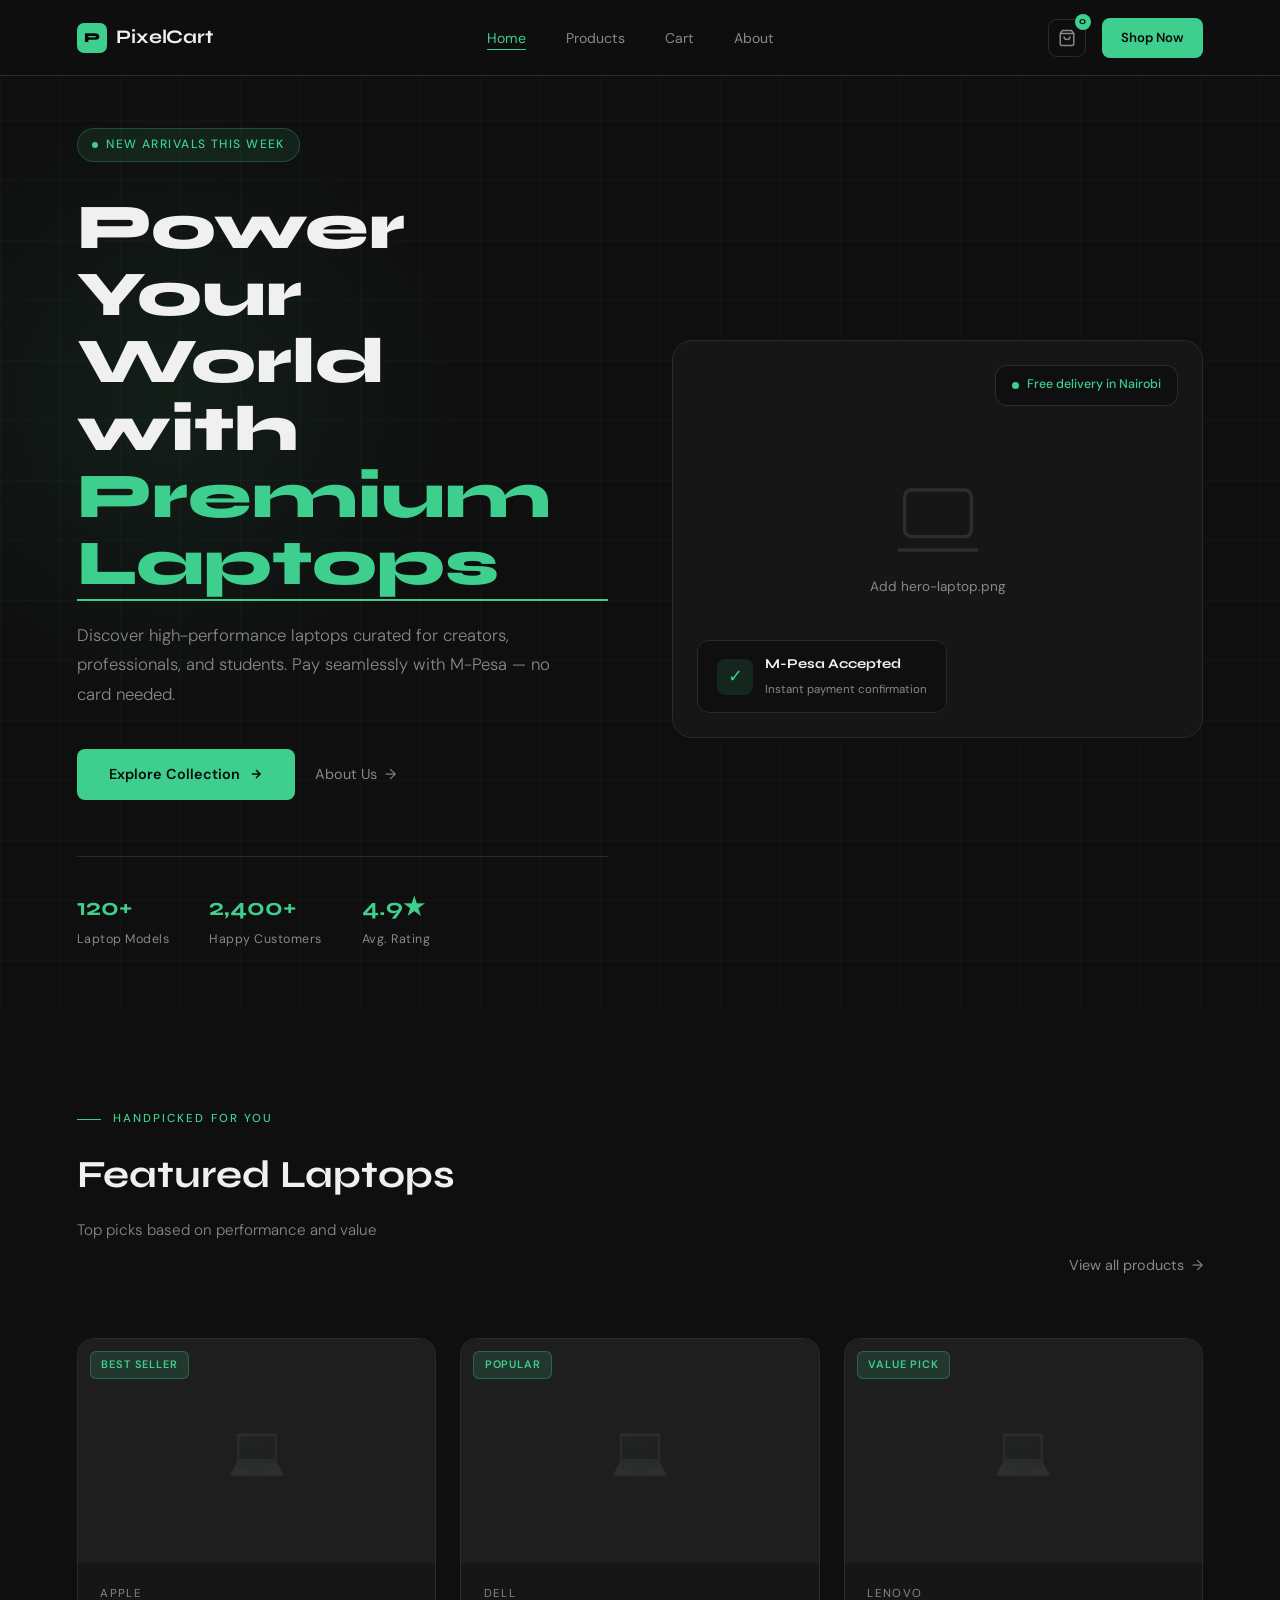
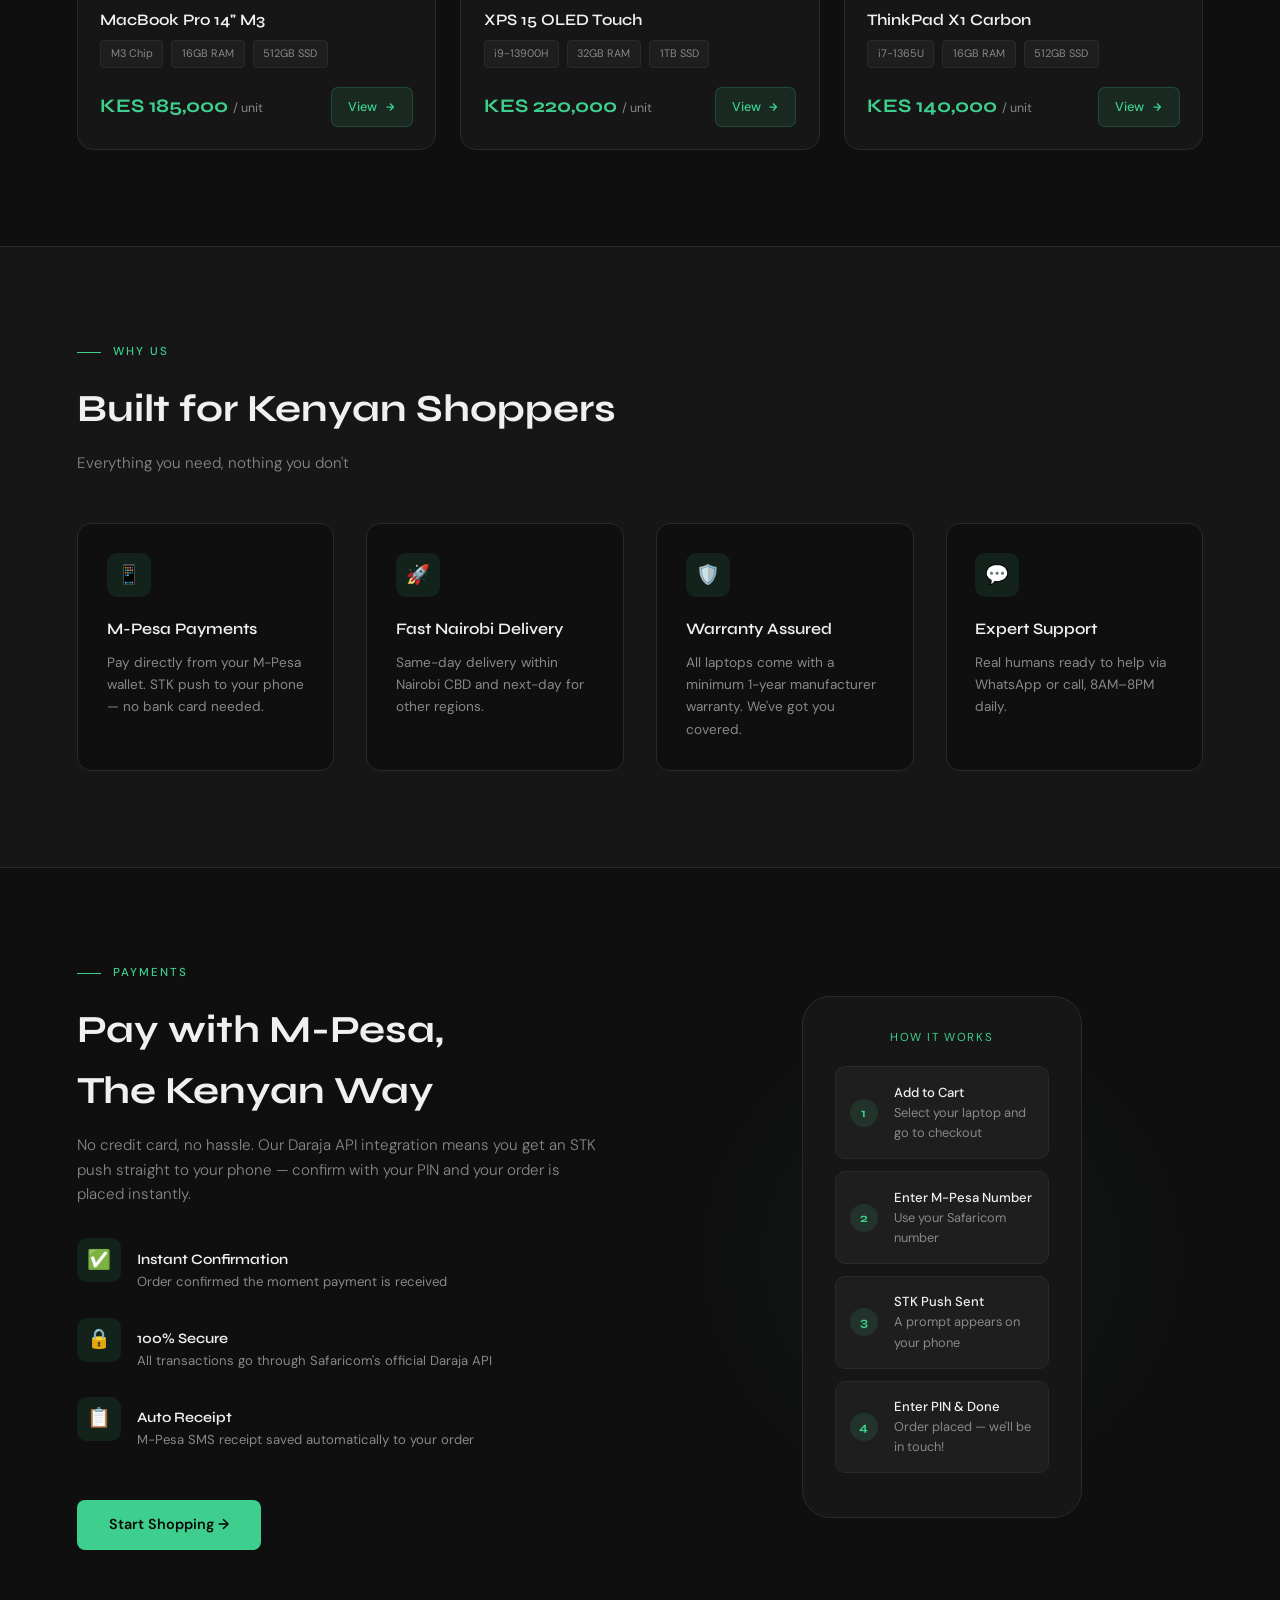
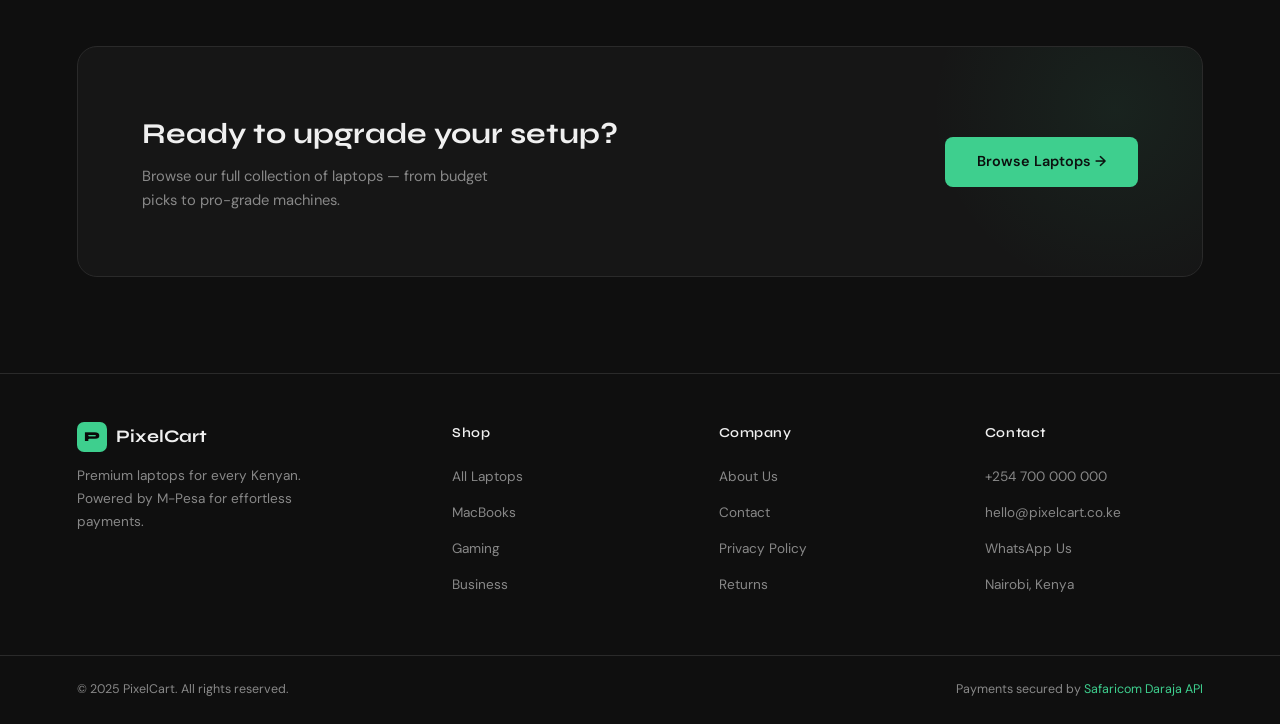
==== index.html @ 5555748d "PixelCart e-commerce site - final submission" ====
<!DOCTYPE html>
<html lang="en">

<head>
    <meta charset="UTF-8" />
    <meta name="viewport" content="width=device-width, initial-scale=1.0" />
    <title>PixelCart — Premium Laptops</title>
    <link rel="preconnect" href="https://fonts.googleapis.com">
    <link
        href="https://fonts.googleapis.com/css2?family=Syne:wght@400;600;700;800&family=DM+Sans:wght@300;400;500&display=swap"
        rel="stylesheet">
    <link rel="stylesheet" href="css/style.css" />

    <style>
        /* ── INDEX PAGE STYLES ── */

        /* HERO */
        .hero {
            min-height: 100vh;
            display: grid;
            grid-template-columns: 1fr 1fr;
            align-items: center;
            gap: 4rem;
            padding: 8rem var(--spacing-xl) 4rem;
            position: relative;
            overflow: hidden;
        }

        /* animated grid background */
        .hero::before {
            content: '';
            position: absolute;
            inset: 0;
            background-image:
                linear-gradient(rgba(62, 207, 142, 0.04) 1px, transparent 1px),
                linear-gradient(90deg, rgba(62, 207, 142, 0.04) 1px, transparent 1px);
            background-size: 60px 60px;
            animation: gridDrift 20s linear infinite;
            pointer-events: none;
        }

        /* radial glow behind hero text */
        .hero::after {
            content: '';
            position: absolute;
            top: 10%;
            left: -10%;
            width: 600px;
            height: 600px;
            background: radial-gradient(ellipse at center, rgba(62, 207, 142, 0.08) 0%, transparent 70%);
            pointer-events: none;
        }

        @keyframes gridDrift {
            0% {
                transform: translateY(0);
            }

            100% {
                transform: translateY(60px);
            }
        }

        .hero-content {
            position: relative;
            z-index: 1;
            opacity: 0;
            transform: translateY(30px);
            animation: fadeUp 0.8s ease forwards 0.2s;
        }

        .hero-badge {
            display: inline-flex;
            align-items: center;
            gap: 0.5rem;
            background: rgba(62, 207, 142, 0.1);
            border: 1px solid rgba(62, 207, 142, 0.25);
            color: var(--green);
            font-family: var(--font-body);
            font-size: 0.75rem;
            font-weight: 500;
            letter-spacing: 0.12em;
            text-transform: uppercase;
            padding: 0.4rem 0.9rem;
            border-radius: 999px;
            margin-bottom: 2rem;
        }

        .hero-badge span {
            width: 6px;
            height: 6px;
            background: var(--green);
            border-radius: 50%;
            animation: pulse 2s ease-in-out infinite;
        }

        @keyframes pulse {

            0%,
            100% {
                opacity: 1;
                transform: scale(1);
            }

            50% {
                opacity: 0.4;
                transform: scale(0.7);
            }
        }

        .hero-title {
            font-family: var(--font-display);
            font-size: clamp(2.8rem, 5vw, 5rem);
            font-weight: 800;
            line-height: 1.05;
            color: var(--text-primary);
            margin-bottom: 1.5rem;
        }

        .hero-title .accent {
            color: var(--green);
            display: inline-block;
            position: relative;
        }

        /* underline accent on the green word */
        .hero-title .accent::after {
            content: '';
            position: absolute;
            bottom: -4px;
            left: 0;
            width: 0;
            height: 2px;
            background: var(--green);
            animation: lineGrow 0.6s ease forwards 1s;
        }

        @keyframes lineGrow {
            to {
                width: 100%;
            }
        }

        .hero-sub {
            font-family: var(--font-body);
            font-size: 1.05rem;
            font-weight: 300;
            color: var(--text-muted);
            line-height: 1.75;
            max-width: 480px;
            margin-bottom: 2.5rem;
        }

        .hero-actions {
            display: flex;
            align-items: center;
            gap: 1.25rem;
            flex-wrap: wrap;
        }

        .btn-primary {
            display: inline-flex;
            align-items: center;
            gap: 0.6rem;
            background: var(--green);
            color: #0a0a0a;
            font-family: var(--font-body);
            font-size: 0.9rem;
            font-weight: 600;
            padding: 0.85rem 2rem;
            border-radius: 8px;
            text-decoration: none;
            transition: transform 0.2s ease, box-shadow 0.2s ease;
            box-shadow: 0 0 0 0 rgba(62, 207, 142, 0.4);
        }

        .btn-primary:hover {
            transform: translateY(-2px);
            box-shadow: 0 8px 30px rgba(62, 207, 142, 0.35);
        }

        .btn-ghost {
            display: inline-flex;
            align-items: center;
            gap: 0.5rem;
            color: var(--text-muted);
            font-family: var(--font-body);
            font-size: 0.9rem;
            font-weight: 400;
            text-decoration: none;
            transition: color 0.2s ease;
            padding: 0.85rem 0;
        }

        .btn-ghost:hover {
            color: var(--text-primary);
        }

        .btn-ghost .arrow {
            transition: transform 0.2s ease;
        }

        .btn-ghost:hover .arrow {
            transform: translateX(4px);
        }

        /* hero stats bar */
        .hero-stats {
            display: flex;
            align-items: center;
            gap: 2.5rem;
            margin-top: 3.5rem;
            padding-top: 2rem;
            border-top: 1px solid var(--border);
        }

        .hero-stat-item {
            display: flex;
            flex-direction: column;
            gap: 0.2rem;
        }

        .hero-stat-item strong {
            font-family: var(--font-display);
            font-size: 1.5rem;
            font-weight: 700;
            color: var(--green);
        }

        .hero-stat-item span {
            font-family: var(--font-body);
            font-size: 0.78rem;
            color: var(--text-muted);
            letter-spacing: 0.04em;
        }

        /* HERO IMAGE SIDE */
        .hero-visual {
            position: relative;
            z-index: 1;
            opacity: 0;
            transform: translateX(30px);
            animation: fadeLeft 0.8s ease forwards 0.5s;
        }

        @keyframes fadeLeft {
            to {
                opacity: 1;
                transform: translateX(0);
            }
        }

        .hero-image-wrap {
            position: relative;
            border-radius: 20px;
            overflow: hidden;
            background: var(--surface);
            border: 1px solid var(--border);
            aspect-ratio: 4/3;
            display: flex;
            align-items: center;
            justify-content: center;
        }

        .hero-image-wrap img {
            width: 100%;
            height: 100%;
            object-fit: cover;
            display: block;
        }

        /* placeholder if no image */
        .hero-image-placeholder {
            display: flex;
            flex-direction: column;
            align-items: center;
            justify-content: center;
            gap: 1rem;
            color: var(--text-muted);
            font-family: var(--font-body);
            font-size: 0.85rem;
        }

        .hero-image-placeholder svg {
            opacity: 0.2;
        }

        /* floating badge on image */
        .hero-float-badge {
            position: absolute;
            bottom: 1.5rem;
            left: 1.5rem;
            background: rgba(15, 15, 15, 0.85);
            backdrop-filter: blur(12px);
            border: 1px solid var(--border);
            border-radius: 12px;
            padding: 0.75rem 1.2rem;
            display: flex;
            align-items: center;
            gap: 0.75rem;
            animation: floatBadge 4s ease-in-out infinite;
        }

        @keyframes floatBadge {

            0%,
            100% {
                transform: translateY(0);
            }

            50% {
                transform: translateY(-6px);
            }
        }

        .hero-float-badge .badge-icon {
            width: 36px;
            height: 36px;
            background: rgba(62, 207, 142, 0.12);
            border-radius: 8px;
            display: flex;
            align-items: center;
            justify-content: center;
            color: var(--green);
            font-size: 1.1rem;
        }

        .badge-text strong {
            display: block;
            font-family: var(--font-display);
            font-size: 0.85rem;
            color: var(--text-primary);
        }

        .badge-text span {
            font-family: var(--font-body);
            font-size: 0.72rem;
            color: var(--text-muted);
        }

        /* second float badge top right */
        .hero-float-badge-2 {
            position: absolute;
            top: 1.5rem;
            right: 1.5rem;
            background: rgba(15, 15, 15, 0.85);
            backdrop-filter: blur(12px);
            border: 1px solid rgba(62, 207, 142, 0.2);
            border-radius: 12px;
            padding: 0.6rem 1rem;
            display: flex;
            align-items: center;
            gap: 0.5rem;
            font-family: var(--font-body);
            font-size: 0.78rem;
            color: var(--green);
            font-weight: 500;
            animation: floatBadge 4s ease-in-out infinite 2s;
        }

        .dot-green {
            width: 7px;
            height: 7px;
            background: var(--green);
            border-radius: 50%;
            animation: pulse 2s ease-in-out infinite;
        }

        /* ── FEATURED SECTION ── */
        .section-label {
            display: flex;
            align-items: center;
            gap: 0.75rem;
            font-family: var(--font-body);
            font-size: 0.72rem;
            letter-spacing: 0.18em;
            text-transform: uppercase;
            color: var(--green);
            font-weight: 500;
            margin-bottom: 1rem;
        }

        .section-label::before {
            content: '';
            width: 24px;
            height: 1px;
            background: var(--green);
        }

        .section-title {
            font-family: var(--font-display);
            font-size: clamp(1.8rem, 3vw, 2.8rem);
            font-weight: 700;
            color: var(--text-primary);
            margin-bottom: 0.75rem;
        }

        .section-sub {
            font-family: var(--font-body);
            color: var(--text-muted);
            font-size: 0.95rem;
            font-weight: 300;
            margin-bottom: 3rem;
        }

        .featured {
            padding: 6rem var(--spacing-xl);
        }

        .featured-header {
            display: flex;
            justify-content: space-between;
            align-items: flex-end;
            margin-bottom: 3rem;
        }

        .products-grid {
            display: grid;
            grid-template-columns: repeat(3, 1fr);
            gap: 1.5rem;
        }

        .product-card {
            background: var(--surface);
            border: 1px solid var(--border);
            border-radius: 16px;
            overflow: hidden;
            transition: transform 0.3s ease, border-color 0.3s ease, box-shadow 0.3s ease;
            opacity: 0;
            transform: translateY(20px);
            animation: fadeUp 0.6s ease forwards;
        }

        .product-card:nth-child(1) {
            animation-delay: 0.1s;
        }

        .product-card:nth-child(2) {
            animation-delay: 0.2s;
        }

        .product-card:nth-child(3) {
            animation-delay: 0.3s;
        }

        .product-card:hover {
            transform: translateY(-6px);
            border-color: rgba(62, 207, 142, 0.35);
            box-shadow: 0 20px 50px rgba(0, 0, 0, 0.4), 0 0 0 1px rgba(62, 207, 142, 0.1);
        }

        .card-image {
            aspect-ratio: 16/10;
            background: var(--surface-raised);
            position: relative;
            overflow: hidden;
        }

        .card-image img {
            width: 100%;
            height: 100%;
            object-fit: cover;
            transition: transform 0.4s ease;
        }

        .product-card:hover .card-image img {
            transform: scale(1.04);
        }

        /* placeholder when no image */
        .card-image-placeholder {
            width: 100%;
            height: 100%;
            display: flex;
            align-items: center;
            justify-content: center;
            color: rgba(255, 255, 255, 0.08);
            font-size: 3rem;
        }

        .card-badge {
            position: absolute;
            top: 0.75rem;
            left: 0.75rem;
            background: rgba(62, 207, 142, 0.15);
            border: 1px solid rgba(62, 207, 142, 0.3);
            color: var(--green);
            font-family: var(--font-body);
            font-size: 0.68rem;
            font-weight: 600;
            text-transform: uppercase;
            letter-spacing: 0.08em;
            padding: 0.25rem 0.65rem;
            border-radius: 6px;
        }

        .card-body {
            padding: 1.4rem;
        }

        .card-brand {
            font-family: var(--font-body);
            font-size: 0.72rem;
            letter-spacing: 0.12em;
            text-transform: uppercase;
            color: var(--text-muted);
            margin-bottom: 0.4rem;
        }

        .card-name {
            font-family: var(--font-display);
            font-size: 1rem;
            font-weight: 600;
            color: var(--text-primary);
            margin-bottom: 0.6rem;
            line-height: 1.3;
        }

        .card-specs {
            display: flex;
            gap: 0.5rem;
            flex-wrap: wrap;
            margin-bottom: 1.2rem;
        }

        .spec-tag {
            background: var(--surface-raised);
            border: 1px solid var(--border);
            color: var(--text-muted);
            font-family: var(--font-body);
            font-size: 0.68rem;
            padding: 0.25rem 0.6rem;
            border-radius: 4px;
        }

        .card-footer {
            display: flex;
            align-items: center;
            justify-content: space-between;
        }

        .card-price {
            font-family: var(--font-display);
            font-size: 1.2rem;
            font-weight: 700;
            color: var(--green);
        }

        .card-price span {
            font-size: 0.78rem;
            color: var(--text-muted);
            font-weight: 400;
            font-family: var(--font-body);
        }

        .btn-card {
            display: inline-flex;
            align-items: center;
            gap: 0.4rem;
            background: rgba(62, 207, 142, 0.1);
            border: 1px solid rgba(62, 207, 142, 0.2);
            color: var(--green);
            font-family: var(--font-body);
            font-size: 0.8rem;
            font-weight: 500;
            padding: 0.55rem 1rem;
            border-radius: 7px;
            text-decoration: none;
            cursor: pointer;
            transition: background 0.2s ease, border-color 0.2s ease, transform 0.2s ease;
        }

        .btn-card:hover {
            background: rgba(62, 207, 142, 0.18);
            border-color: rgba(62, 207, 142, 0.5);
            transform: translateY(-1px);
        }

        /* ── WHY PIXELCART ── */
        .why-section {
            padding: 6rem var(--spacing-xl);
            background: var(--surface);
            border-top: 1px solid var(--border);
            border-bottom: 1px solid var(--border);
        }

        .why-grid {
            display: grid;
            grid-template-columns: repeat(4, 1fr);
            gap: 2rem;
            margin-top: 3rem;
        }

        .why-card {
            padding: 1.8rem;
            border-radius: 14px;
            border: 1px solid var(--border);
            background: var(--bg);
            position: relative;
            overflow: hidden;
            transition: border-color 0.3s ease, transform 0.3s ease;
        }

        .why-card::before {
            content: '';
            position: absolute;
            top: 0;
            left: 0;
            right: 0;
            height: 2px;
            background: linear-gradient(90deg, transparent, var(--green), transparent);
            opacity: 0;
            transition: opacity 0.3s ease;
        }

        .why-card:hover {
            border-color: rgba(62, 207, 142, 0.25);
            transform: translateY(-4px);
        }

        .why-card:hover::before {
            opacity: 1;
        }

        .why-icon {
            width: 44px;
            height: 44px;
            background: rgba(62, 207, 142, 0.1);
            border-radius: 10px;
            display: flex;
            align-items: center;
            justify-content: center;
            color: var(--green);
            font-size: 1.2rem;
            margin-bottom: 1.2rem;
        }

        .why-card h3 {
            font-family: var(--font-display);
            font-size: 1rem;
            font-weight: 600;
            color: var(--text-primary);
            margin-bottom: 0.6rem;
        }

        .why-card p {
            font-family: var(--font-body);
            font-size: 0.85rem;
            color: var(--text-muted);
            line-height: 1.65;
        }

        /* ── MPESA SECTION ── */
        .mpesa-section {
            padding: 6rem var(--spacing-xl);
            display: grid;
            grid-template-columns: 1fr 1fr;
            gap: 5rem;
            align-items: center;
        }

        .mpesa-visual {
            position: relative;
        }

        .mpesa-phone-mock {
            background: var(--surface);
            border: 1px solid var(--border);
            border-radius: 28px;
            padding: 2rem;
            max-width: 280px;
            margin: 0 auto;
            position: relative;
        }

        .mpesa-phone-mock::before {
            content: '';
            position: absolute;
            inset: -1px;
            border-radius: 29px;
            background: linear-gradient(135deg, rgba(62, 207, 142, 0.2), transparent 50%);
            z-index: -1;
        }

        .mpesa-step {
            display: flex;
            align-items: center;
            gap: 1rem;
            padding: 0.9rem;
            border-radius: 10px;
            margin-bottom: 0.75rem;
            background: var(--surface-raised);
            border: 1px solid var(--border);
            opacity: 0;
            transform: translateX(-15px);
        }

        .mpesa-step.animate {
            animation: fadeRight 0.5s ease forwards;
        }

        .mpesa-step:nth-child(1) {
            animation-delay: 0.1s;
        }

        .mpesa-step:nth-child(2) {
            animation-delay: 0.3s;
        }

        .mpesa-step:nth-child(3) {
            animation-delay: 0.5s;
        }

        .mpesa-step:nth-child(4) {
            animation-delay: 0.7s;
        }

        @keyframes fadeRight {
            to {
                opacity: 1;
                transform: translateX(0);
            }
        }

        .mpesa-step-num {
            width: 28px;
            height: 28px;
            background: rgba(62, 207, 142, 0.12);
            color: var(--green);
            border-radius: 50%;
            display: flex;
            align-items: center;
            justify-content: center;
            font-family: var(--font-display);
            font-size: 0.78rem;
            font-weight: 700;
            flex-shrink: 0;
        }

        .mpesa-step p {
            font-family: var(--font-body);
            font-size: 0.8rem;
            color: var(--text-muted);
            margin: 0;
        }

        .mpesa-step strong {
            display: block;
            font-family: var(--font-body);
            font-size: 0.82rem;
            color: var(--text-primary);
            font-weight: 500;
        }

        /* glow ring */
        .mpesa-glow {
            position: absolute;
            inset: -30px;
            background: radial-gradient(ellipse at center, rgba(62, 207, 142, 0.06) 0%, transparent 65%);
            pointer-events: none;
            border-radius: 50%;
        }

        /* ── NEWSLETTER / CTA BAND ── */
        .cta-band {
            margin: 0 var(--spacing-xl) 6rem;
            padding: 4rem;
            background: var(--surface);
            border: 1px solid var(--border);
            border-radius: 20px;
            display: flex;
            justify-content: space-between;
            align-items: center;
            gap: 2rem;
            position: relative;
            overflow: hidden;
        }

        .cta-band::before {
            content: '';
            position: absolute;
            top: -60%;
            right: -10%;
            width: 400px;
            height: 400px;
            background: radial-gradient(ellipse, rgba(62, 207, 142, 0.07) 0%, transparent 65%);
            pointer-events: none;
        }

        .cta-band h2 {
            font-family: var(--font-display);
            font-size: 1.8rem;
            font-weight: 700;
            color: var(--text-primary);
            margin-bottom: 0.5rem;
        }

        .cta-band p {
            font-family: var(--font-body);
            color: var(--text-muted);
            font-size: 0.92rem;
            max-width: 380px;
        }

        .cta-band-actions {
            display: flex;
            gap: 1rem;
            flex-shrink: 0;
        }

        /* ── FOOTER ── */
        footer {
            border-top: 1px solid var(--border);
            padding: 3rem var(--spacing-xl);
            display: grid;
            grid-template-columns: 1.5fr 1fr 1fr 1fr;
            gap: 3rem;
        }

        .footer-brand p {
            font-family: var(--font-body);
            font-size: 0.85rem;
            color: var(--text-muted);
            line-height: 1.7;
            margin-top: 0.75rem;
            max-width: 240px;
        }

        .footer-col h4 {
            font-family: var(--font-display);
            font-size: 0.85rem;
            font-weight: 600;
            color: var(--text-primary);
            margin-bottom: 1.2rem;
            letter-spacing: 0.04em;
        }

        .footer-col ul {
            list-style: none;
        }

        .footer-col ul li {
            margin-bottom: 0.65rem;
        }

        .footer-col ul li a {
            font-family: var(--font-body);
            font-size: 0.85rem;
            color: var(--text-muted);
            text-decoration: none;
            transition: color 0.2s ease;
        }

        .footer-col ul li a:hover {
            color: var(--green);
        }

        .footer-bottom {
            padding: 1.5rem var(--spacing-xl);
            border-top: 1px solid var(--border);
            display: flex;
            justify-content: space-between;
            align-items: center;
        }

        .footer-bottom p {
            font-family: var(--font-body);
            font-size: 0.78rem;
            color: var(--text-muted);
        }

        .footer-bottom a {
            color: var(--green);
            text-decoration: none;
        }

        /* ── ANIMATIONS ── */
        @keyframes fadeUp {
            to {
                opacity: 1;
                transform: translateY(0);
            }
        }

        /* ── RESPONSIVE ── */
        @media (max-width: 1024px) {
            .hero {
                grid-template-columns: 1fr;
                padding-top: 7rem;
            }

            .hero-visual {
                display: none;
            }

            .products-grid {
                grid-template-columns: repeat(2, 1fr);
            }

            .why-grid {
                grid-template-columns: repeat(2, 1fr);
            }

            .mpesa-section {
                grid-template-columns: 1fr;
            }

            .mpesa-visual {
                display: none;
            }

            footer {
                grid-template-columns: 1fr 1fr;
            }
        }

        @media (max-width: 640px) {
            .products-grid {
                grid-template-columns: 1fr;
            }

            .why-grid {
                grid-template-columns: 1fr;
            }

            .featured-header {
                flex-direction: column;
                align-items: flex-start;
                gap: 1rem;
            }

            .cta-band {
                flex-direction: column;
            }

            footer {
                grid-template-columns: 1fr;
            }

            .hero-stats {
                gap: 1.5rem;
            }
        }
    </style>
</head>

<body>

    <!-- ══ NAV ══ -->
    <nav class="navbar">
        <a href="index.html" class="nav-logo">
            <div class="logo-icon">P</div>
            PixelCart
        </a>

        <ul class="nav-links">
            <li><a href="index.html" class="active">Home</a></li>
            <li><a href="products.html">Products</a></li>
            <li><a href="cart.html">Cart</a></li>
            <li><a href="about.html">About</a></li>
        </ul>

        <div class="nav-actions">
            <a href="cart.html" class="nav-cart">
                <svg width="18" height="18" viewBox="0 0 24 24" fill="none" stroke="currentColor" stroke-width="2">
                    <path d="M6 2L3 6v14a2 2 0 002 2h14a2 2 0 002-2V6l-3-4z" />
                    <line x1="3" y1="6" x2="21" y2="6" />
                    <path d="M16 10a4 4 0 01-8 0" />
                </svg>
                <span class="cart-count" id="cartCount">0</span>
            </a>
            <a href="products.html" class="btn-primary" style="font-size:0.82rem;padding:0.6rem 1.2rem;">
                Shop Now
            </a>
        </div>
    </nav>

    <!-- ══ HERO ══ -->
    <section class="hero">
        <div class="hero-content">
            <div class="hero-badge">
                <span></span>
                New arrivals this week
            </div>

            <h1 class="hero-title">
                Power Your<br>
                World with<br>
                <span class="accent">Premium Laptops</span>
            </h1>

            <p class="hero-sub">
                Discover high-performance laptops curated for creators, professionals, and students.
                Pay seamlessly with M-Pesa — no card needed.
            </p>

            <div class="hero-actions">
                <a href="products.html" class="btn-primary">
                    Explore Collection
                    <svg width="14" height="14" viewBox="0 0 24 24" fill="none" stroke="currentColor"
                        stroke-width="2.5">
                        <path d="M5 12h14M12 5l7 7-7 7" />
                    </svg>
                </a>
                <a href="about.html" class="btn-ghost">
                    About Us <span class="arrow">→</span>
                </a>
            </div>

            <div class="hero-stats">
                <div class="hero-stat-item">
                    <strong>120+</strong>
                    <span>Laptop Models</span>
                </div>
                <div class="hero-stat-item">
                    <strong>2,400+</strong>
                    <span>Happy Customers</span>
                </div>
                <div class="hero-stat-item">
                    <strong>4.9★</strong>
                    <span>Avg. Rating</span>
                </div>
            </div>
        </div>

        <!-- Hero visual — add your hero laptop image -->
        <div class="hero-visual">
            <div class="hero-image-wrap">
                <!-- Replace src with your image: <img src="images/hero-laptop.png" alt="Featured Laptop"> -->
                <div class="hero-image-placeholder">
                    <svg width="80" height="80" viewBox="0 0 24 24" fill="none" stroke="currentColor" stroke-width="1">
                        <rect x="2" y="3" width="20" height="14" rx="2" />
                        <path d="M0 21h24" />
                    </svg>
                    <span>Add hero-laptop.png</span>
                </div>

                <!-- floating badges -->
                <div class="hero-float-badge">
                    <div class="badge-icon">✓</div>
                    <div class="badge-text">
                        <strong>M-Pesa Accepted</strong>
                        <span>Instant payment confirmation</span>
                    </div>
                </div>

                <div class="hero-float-badge-2">
                    <div class="dot-green"></div>
                    Free delivery in Nairobi
                </div>
            </div>
        </div>
    </section>

    <!-- ══ FEATURED PRODUCTS ══ -->
    <section class="featured">
        <div class="featured-header">
            <div>
                <div class="section-label">Handpicked for you</div>
                <h2 class="section-title">Featured Laptops</h2>
                <p class="section-sub">Top picks based on performance and value</p>
            </div>
            <a href="products.html" class="btn-ghost">
                View all products <span class="arrow">→</span>
            </a>
        </div>

        <div class="products-grid">

            <!-- CARD 1 — replace with dynamic PHP/JS later -->
            <div class="product-card">
                <div class="card-image">
                    <!-- <img src="images/laptop-1.jpg" alt="MacBook Pro"> -->
                    <div class="card-image-placeholder">💻</div>
                    <span class="card-badge">Best Seller</span>
                </div>
                <div class="card-body">
                    <div class="card-brand">Apple</div>
                    <div class="card-name">MacBook Pro 14" M3</div>
                    <div class="card-specs">
                        <span class="spec-tag">M3 Chip</span>
                        <span class="spec-tag">16GB RAM</span>
                        <span class="spec-tag">512GB SSD</span>
                    </div>
                    <div class="card-footer">
                        <div class="card-price">
                            KES 185,000 <span>/ unit</span>
                        </div>
                        <a href="product-detail.html" class="btn-card">
                            View
                            <svg width="12" height="12" viewBox="0 0 24 24" fill="none" stroke="currentColor"
                                stroke-width="2.5">
                                <path d="M5 12h14M12 5l7 7-7 7" />
                            </svg>
                        </a>
                    </div>
                </div>
            </div>

            <!-- CARD 2 -->
            <div class="product-card">
                <div class="card-image">
                    <!-- <img src="images/laptop-2.jpg" alt="Dell XPS"> -->
                    <div class="card-image-placeholder">💻</div>
                    <span class="card-badge">Popular</span>
                </div>
                <div class="card-body">
                    <div class="card-brand">Dell</div>
                    <div class="card-name">XPS 15 OLED Touch</div>
                    <div class="card-specs">
                        <span class="spec-tag">i9-13900H</span>
                        <span class="spec-tag">32GB RAM</span>
                        <span class="spec-tag">1TB SSD</span>
                    </div>
                    <div class="card-footer">
                        <div class="card-price">
                            KES 220,000 <span>/ unit</span>
                        </div>
                        <a href="product-detail.html" class="btn-card">
                            View
                            <svg width="12" height="12" viewBox="0 0 24 24" fill="none" stroke="currentColor"
                                stroke-width="2.5">
                                <path d="M5 12h14M12 5l7 7-7 7" />
                            </svg>
                        </a>
                    </div>
                </div>
            </div>

            <!-- CARD 3 -->
            <div class="product-card">
                <div class="card-image">
                    <!-- <img src="images/laptop-3.jpg" alt="Lenovo ThinkPad"> -->
                    <div class="card-image-placeholder">💻</div>
                    <span class="card-badge">Value Pick</span>
                </div>
                <div class="card-body">
                    <div class="card-brand">Lenovo</div>
                    <div class="card-name">ThinkPad X1 Carbon</div>
                    <div class="card-specs">
                        <span class="spec-tag">i7-1365U</span>
                        <span class="spec-tag">16GB RAM</span>
                        <span class="spec-tag">512GB SSD</span>
                    </div>
                    <div class="card-footer">
                        <div class="card-price">
                            KES 140,000 <span>/ unit</span>
                        </div>
                        <a href="product-detail.html" class="btn-card">
                            View
                            <svg width="12" height="12" viewBox="0 0 24 24" fill="none" stroke="currentColor"
                                stroke-width="2.5">
                                <path d="M5 12h14M12 5l7 7-7 7" />
                            </svg>
                        </a>
                    </div>
                </div>
            </div>
        </div>
    </section>

    <!-- ══ WHY PIXELCART ══ -->
    <section class="why-section">
        <div class="section-label">Why us</div>
        <h2 class="section-title">Built for Kenyan Shoppers</h2>
        <p class="section-sub">Everything you need, nothing you don't</p>

        <div class="why-grid">
            <div class="why-card">
                <div class="why-icon">📱</div>
                <h3>M-Pesa Payments</h3>
                <p>Pay directly from your M-Pesa wallet. STK push to your phone — no bank card needed.</p>
            </div>
            <div class="why-card">
                <div class="why-icon">🚀</div>
                <h3>Fast Nairobi Delivery</h3>
                <p>Same-day delivery within Nairobi CBD and next-day for other regions.</p>
            </div>
            <div class="why-card">
                <div class="why-icon">🛡️</div>
                <h3>Warranty Assured</h3>
                <p>All laptops come with a minimum 1-year manufacturer warranty. We've got you covered.</p>
            </div>
            <div class="why-card">
                <div class="why-icon">💬</div>
                <h3>Expert Support</h3>
                <p>Real humans ready to help via WhatsApp or call, 8AM–8PM daily.</p>
            </div>
        </div>
    </section>

    <!-- ══ MPESA PAYMENT SECTION ══ -->
    <section class="mpesa-section">
        <div>
            <div class="section-label">Payments</div>
            <h2 class="section-title">Pay with M-Pesa,<br>The Kenyan Way</h2>
            <p class="section-sub" style="margin-bottom:2rem;">
                No credit card, no hassle. Our Daraja API integration means you get an STK push straight
                to your phone — confirm with your PIN and your order is placed instantly.
            </p>

            <div style="display:flex;flex-direction:column;gap:1rem;">
                <div style="display:flex;align-items:center;gap:1rem;">
                    <div class="why-icon" style="flex-shrink:0;">✅</div>
                    <div>
                        <div
                            style="font-family:var(--font-display);font-size:0.9rem;color:var(--text-primary);font-weight:600;">
                            Instant Confirmation</div>
                        <div style="font-family:var(--font-body);font-size:0.82rem;color:var(--text-muted);">Order
                            confirmed the moment payment is received</div>
                    </div>
                </div>
                <div style="display:flex;align-items:center;gap:1rem;">
                    <div class="why-icon" style="flex-shrink:0;">🔒</div>
                    <div>
                        <div
                            style="font-family:var(--font-display);font-size:0.9rem;color:var(--text-primary);font-weight:600;">
                            100% Secure</div>
                        <div style="font-family:var(--font-body);font-size:0.82rem;color:var(--text-muted);">All
                            transactions go through Safaricom's official Daraja API</div>
                    </div>
                </div>
                <div style="display:flex;align-items:center;gap:1rem;">
                    <div class="why-icon" style="flex-shrink:0;">📋</div>
                    <div>
                        <div
                            style="font-family:var(--font-display);font-size:0.9rem;color:var(--text-primary);font-weight:600;">
                            Auto Receipt</div>
                        <div style="font-family:var(--font-body);font-size:0.82rem;color:var(--text-muted);">M-Pesa SMS
                            receipt saved automatically to your order</div>
                    </div>
                </div>
            </div>

            <a href="products.html" class="btn-primary" style="margin-top:2.5rem;display:inline-flex;">
                Start Shopping →
            </a>
        </div>

        <!-- Phone mock -->
        <div class="mpesa-visual">
            <div class="mpesa-glow"></div>
            <div class="mpesa-phone-mock">
                <div
                    style="font-family:var(--font-body);font-size:0.72rem;letter-spacing:0.14em;text-transform:uppercase;color:var(--green);margin-bottom:1.2rem;text-align:center;">
                    How It Works
                </div>
                <div class="mpesa-step animate">
                    <div class="mpesa-step-num">1</div>
                    <div>
                        <strong>Add to Cart</strong>
                        <p>Select your laptop and go to checkout</p>
                    </div>
                </div>
                <div class="mpesa-step animate">
                    <div class="mpesa-step-num">2</div>
                    <div>
                        <strong>Enter M-Pesa Number</strong>
                        <p>Use your Safaricom number</p>
                    </div>
                </div>
                <div class="mpesa-step animate">
                    <div class="mpesa-step-num">3</div>
                    <div>
                        <strong>STK Push Sent</strong>
                        <p>A prompt appears on your phone</p>
                    </div>
                </div>
                <div class="mpesa-step animate">
                    <div class="mpesa-step-num">4</div>
                    <div>
                        <strong>Enter PIN & Done</strong>
                        <p>Order placed — we'll be in touch!</p>
                    </div>
                </div>
            </div>
        </div>
    </section>

    <!-- ══ CTA BAND ══ -->
    <div class="cta-band">
        <div>
            <h2>Ready to upgrade your setup?</h2>
            <p>Browse our full collection of laptops — from budget picks to pro-grade machines.</p>
        </div>
        <div class="cta-band-actions">
            <a href="products.html" class="btn-primary">Browse Laptops →</a>
        </div>
    </div>

    <!-- ══ FOOTER ══ -->
    <footer>
        <div class="footer-brand">
            <a href="index.html" class="nav-logo" style="font-size:1.1rem;">
                <div class="logo-icon">P</div>
                PixelCart
            </a>
            <p>Premium laptops for every Kenyan. Powered by M-Pesa for effortless payments.</p>
        </div>

        <div class="footer-col">
            <h4>Shop</h4>
            <ul>
                <li><a href="products.html">All Laptops</a></li>
                <li><a href="products.html">MacBooks</a></li>
                <li><a href="products.html">Gaming</a></li>
                <li><a href="products.html">Business</a></li>
            </ul>
        </div>

        <div class="footer-col">
            <h4>Company</h4>
            <ul>
                <li><a href="about.html">About Us</a></li>
                <li><a href="about.html#contact">Contact</a></li>
                <li><a href="#">Privacy Policy</a></li>
                <li><a href="#">Returns</a></li>
            </ul>
        </div>

        <div class="footer-col">
            <h4>Contact</h4>
            <ul>
                <li><a href="tel:+254700000000">+254 700 000 000</a></li>
                <li><a href="mailto:hello@pixelcart.co.ke">hello@pixelcart.co.ke</a></li>
                <li><a href="#">WhatsApp Us</a></li>
                <li><a href="#">Nairobi, Kenya</a></li>
            </ul>
        </div>
    </footer>

    <div class="footer-bottom">
        <p>© 2025 PixelCart. All rights reserved.</p>
        <p>Payments secured by <a href="#">Safaricom Daraja API</a></p>
    </div>

    <script src="js/main.js"></script>
    <script>
        // INDEX PAGE SCRIPT

        // Update cart count from localStorage
        function updateCartCount() {
            const cart = JSON.parse(localStorage.getItem('pixelcart_cart') || '[]');
            const total = cart.reduce((sum, item) => sum + (item.qty || 1), 0);
            document.getElementById('cartCount').textContent = total;
        }
        updateCartCount();

        // Intersection Observer for scroll animations
        const observer = new IntersectionObserver((entries) => {
            entries.forEach(entry => {
                if (entry.isIntersecting) {
                    entry.target.querySelectorAll('.mpesa-step').forEach(el => {
                        el.classList.add('animate');
                    });
                    entry.target.querySelectorAll('.why-card').forEach((el, i) => {
                        el.style.opacity = '0';
                        el.style.transform = 'translateY(20px)';
                        el.style.transition = `opacity 0.5s ease ${i * 0.1}s, transform 0.5s ease ${i * 0.1}s`;
                        requestAnimationFrame(() => {
                            el.style.opacity = '1';
                            el.style.transform = 'translateY(0)';
                        });
                    });
                }
            });
        }, { threshold: 0.2 });

        document.querySelectorAll('.why-section, .mpesa-section').forEach(el => observer.observe(el));

        // Navbar scroll shadow
        window.addEventListener('scroll', () => {
            const nav = document.querySelector('.navbar');
            nav.style.borderBottomColor = window.scrollY > 20
                ? 'rgba(62,207,142,0.12)'
                : 'var(--border)';
        });
    </script>
</body>

</html>
---- css/style.css ----
/* ══════════════════════════════════════
   PIXELCART — Global Stylesheet
   style.css
   ══════════════════════════════════════ */

/* ── FONTS ── */
@import url('https://fonts.googleapis.com/css2?family=Syne:wght@400;600;700;800&family=DM+Sans:wght@300;400;500&display=swap');

/* ── CSS VARIABLES ── */
:root {
    /* Colors */
    --bg: #0f0f0f;
    --surface: #161616;
    --surface-raised: #1e1e1e;
    --border: #2a2a2a;
    --green: #3ECF8E;
    --green-dim: rgba(62, 207, 142, 0.12);
    --text-primary: #f0f0f0;
    --text-muted: #888888;

    /* Typography */
    --font-display: 'Syne', sans-serif;
    --font-body: 'DM Sans', sans-serif;

    /* Spacing */
    --spacing-xl: clamp(1.5rem, 6vw, 6rem);

    /* Transitions */
    --transition: 0.2s ease;
}

/* ── RESET ── */
*,
*::before,
*::after {
    box-sizing: border-box;
    margin: 0;
    padding: 0;
}

html {
    scroll-behavior: smooth;
    -webkit-font-smoothing: antialiased;
}

body {
    background: var(--bg);
    color: var(--text-primary);
    font-family: var(--font-body);
    line-height: 1.6;
    overflow-x: hidden;
}

img {
    max-width: 100%;
    display: block;
}

a {
    color: inherit;
}

ul {
    list-style: none;
}

/* ── SCROLLBAR ── */
::-webkit-scrollbar {
    width: 6px;
}

::-webkit-scrollbar-track {
    background: var(--bg);
}

::-webkit-scrollbar-thumb {
    background: var(--border);
    border-radius: 99px;
}

::-webkit-scrollbar-thumb:hover {
    background: var(--green);
}

/* ── SELECTION ── */
::selection {
    background: rgba(62, 207, 142, 0.25);
    color: var(--text-primary);
}

/* ══ NAVBAR ══ */
.navbar {
    position: fixed;
    top: 0;
    left: 0;
    right: 0;
    z-index: 100;
    display: flex;
    align-items: center;
    justify-content: space-between;
    padding: 1.1rem var(--spacing-xl);
    background: rgba(15, 15, 15, 0.85);
    backdrop-filter: blur(14px);
    -webkit-backdrop-filter: blur(14px);
    border-bottom: 1px solid var(--border);
    transition: border-color var(--transition);
}

.nav-logo {
    display: flex;
    align-items: center;
    gap: 0.6rem;
    font-family: var(--font-display);
    font-size: 1.2rem;
    font-weight: 700;
    color: var(--text-primary);
    text-decoration: none;
    letter-spacing: -0.01em;
}

.logo-icon {
    width: 30px;
    height: 30px;
    background: var(--green);
    color: #0a0a0a;
    font-family: var(--font-display);
    font-weight: 800;
    font-size: 0.85rem;
    border-radius: 7px;
    display: flex;
    align-items: center;
    justify-content: center;
}

.nav-links {
    display: flex;
    align-items: center;
    gap: 2.5rem;
}

.nav-links a {
    font-family: var(--font-body);
    font-size: 0.88rem;
    color: var(--text-muted);
    text-decoration: none;
    transition: color var(--transition);
    position: relative;
}

.nav-links a::after {
    content: '';
    position: absolute;
    bottom: -3px;
    left: 0;
    width: 0;
    height: 1px;
    background: var(--green);
    transition: width 0.25s ease;
}

.nav-links a:hover,
.nav-links a.active {
    color: var(--text-primary);
}

.nav-links a:hover::after,
.nav-links a.active::after {
    width: 100%;
}

.nav-links a.active {
    color: var(--green);
}

.nav-actions {
    display: flex;
    align-items: center;
    gap: 1rem;
}

.nav-cart {
    position: relative;
    display: flex;
    align-items: center;
    justify-content: center;
    width: 38px;
    height: 38px;
    border: 1px solid var(--border);
    border-radius: 9px;
    color: var(--text-muted);
    text-decoration: none;
    transition: border-color var(--transition), color var(--transition);
}

.nav-cart:hover {
    border-color: var(--green);
    color: var(--green);
}

.cart-count {
    position: absolute;
    top: -6px;
    right: -6px;
    background: var(--green);
    color: #0a0a0a;
    font-family: var(--font-display);
    font-size: 0.6rem;
    font-weight: 700;
    width: 16px;
    height: 16px;
    border-radius: 50%;
    display: flex;
    align-items: center;
    justify-content: center;
}

/* ── MOBILE NAV ── */
@media (max-width: 768px) {
    .nav-links {
        display: none;
    }
}
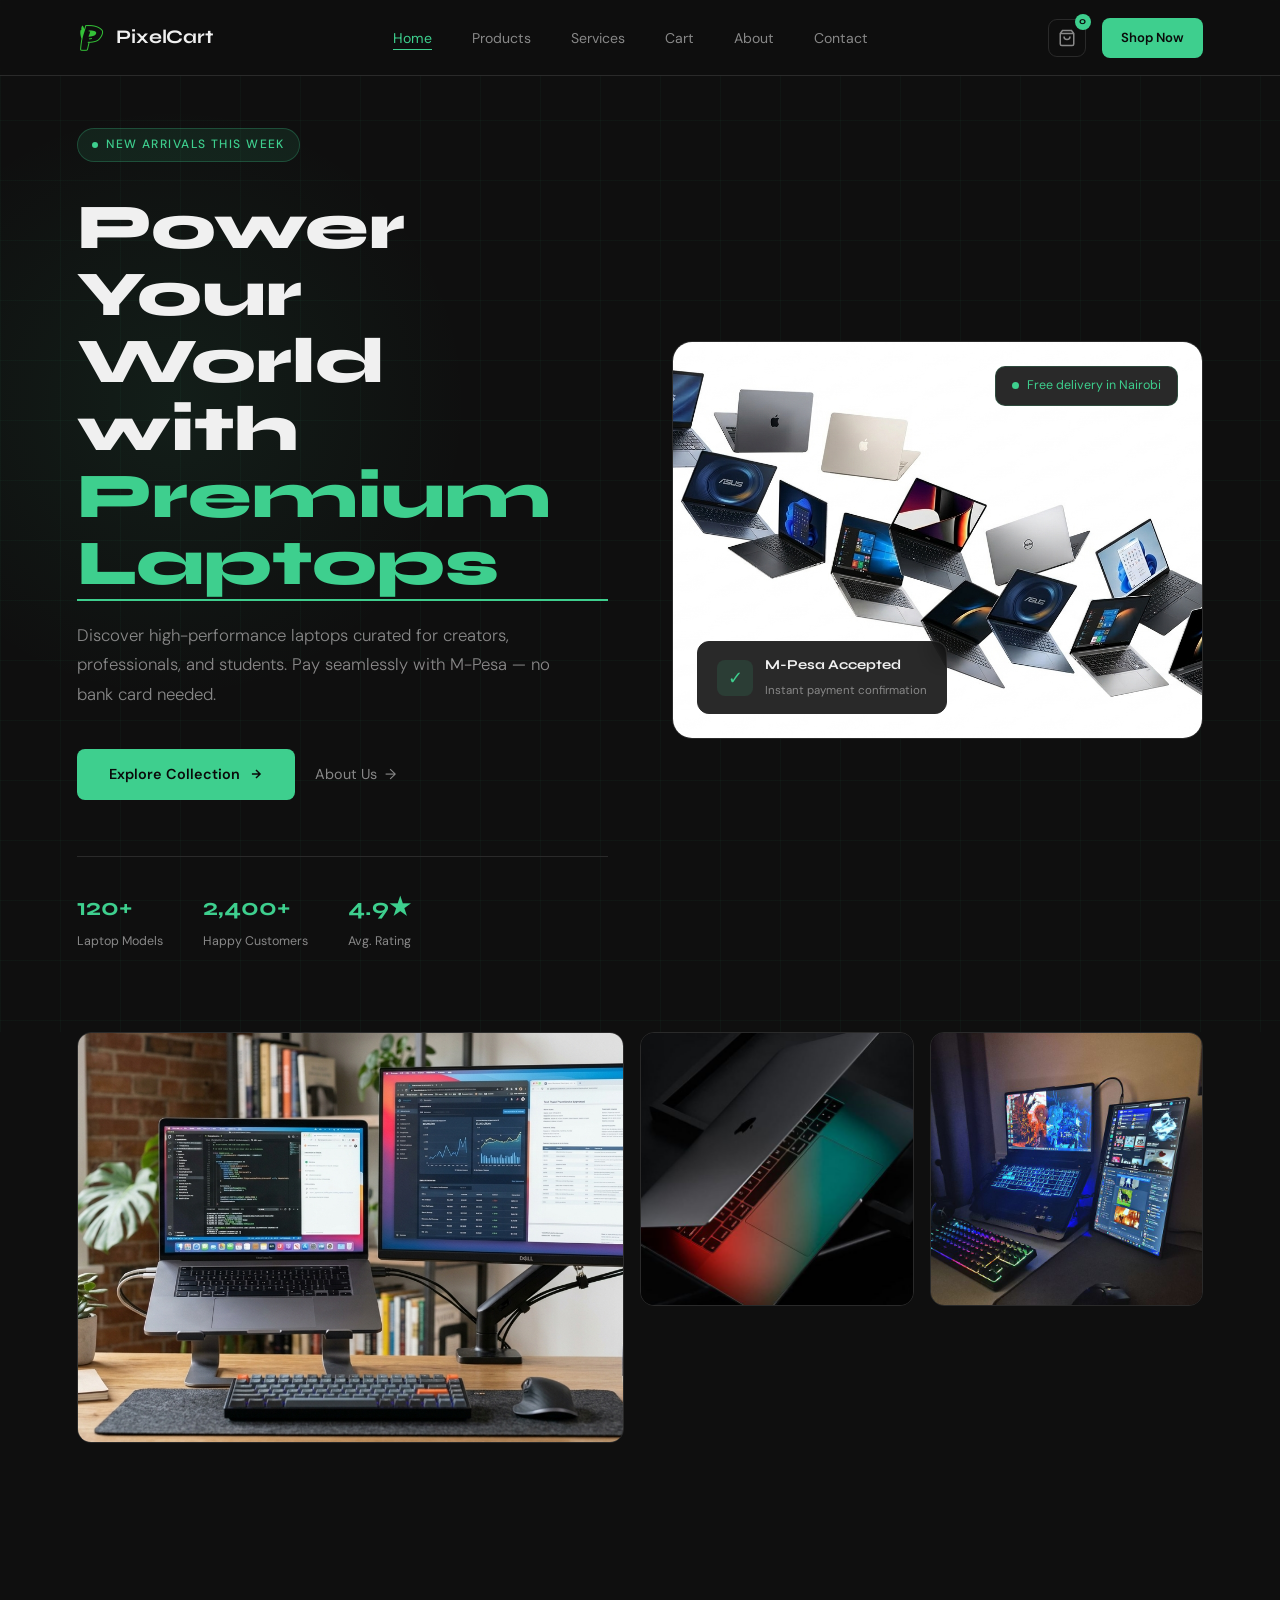
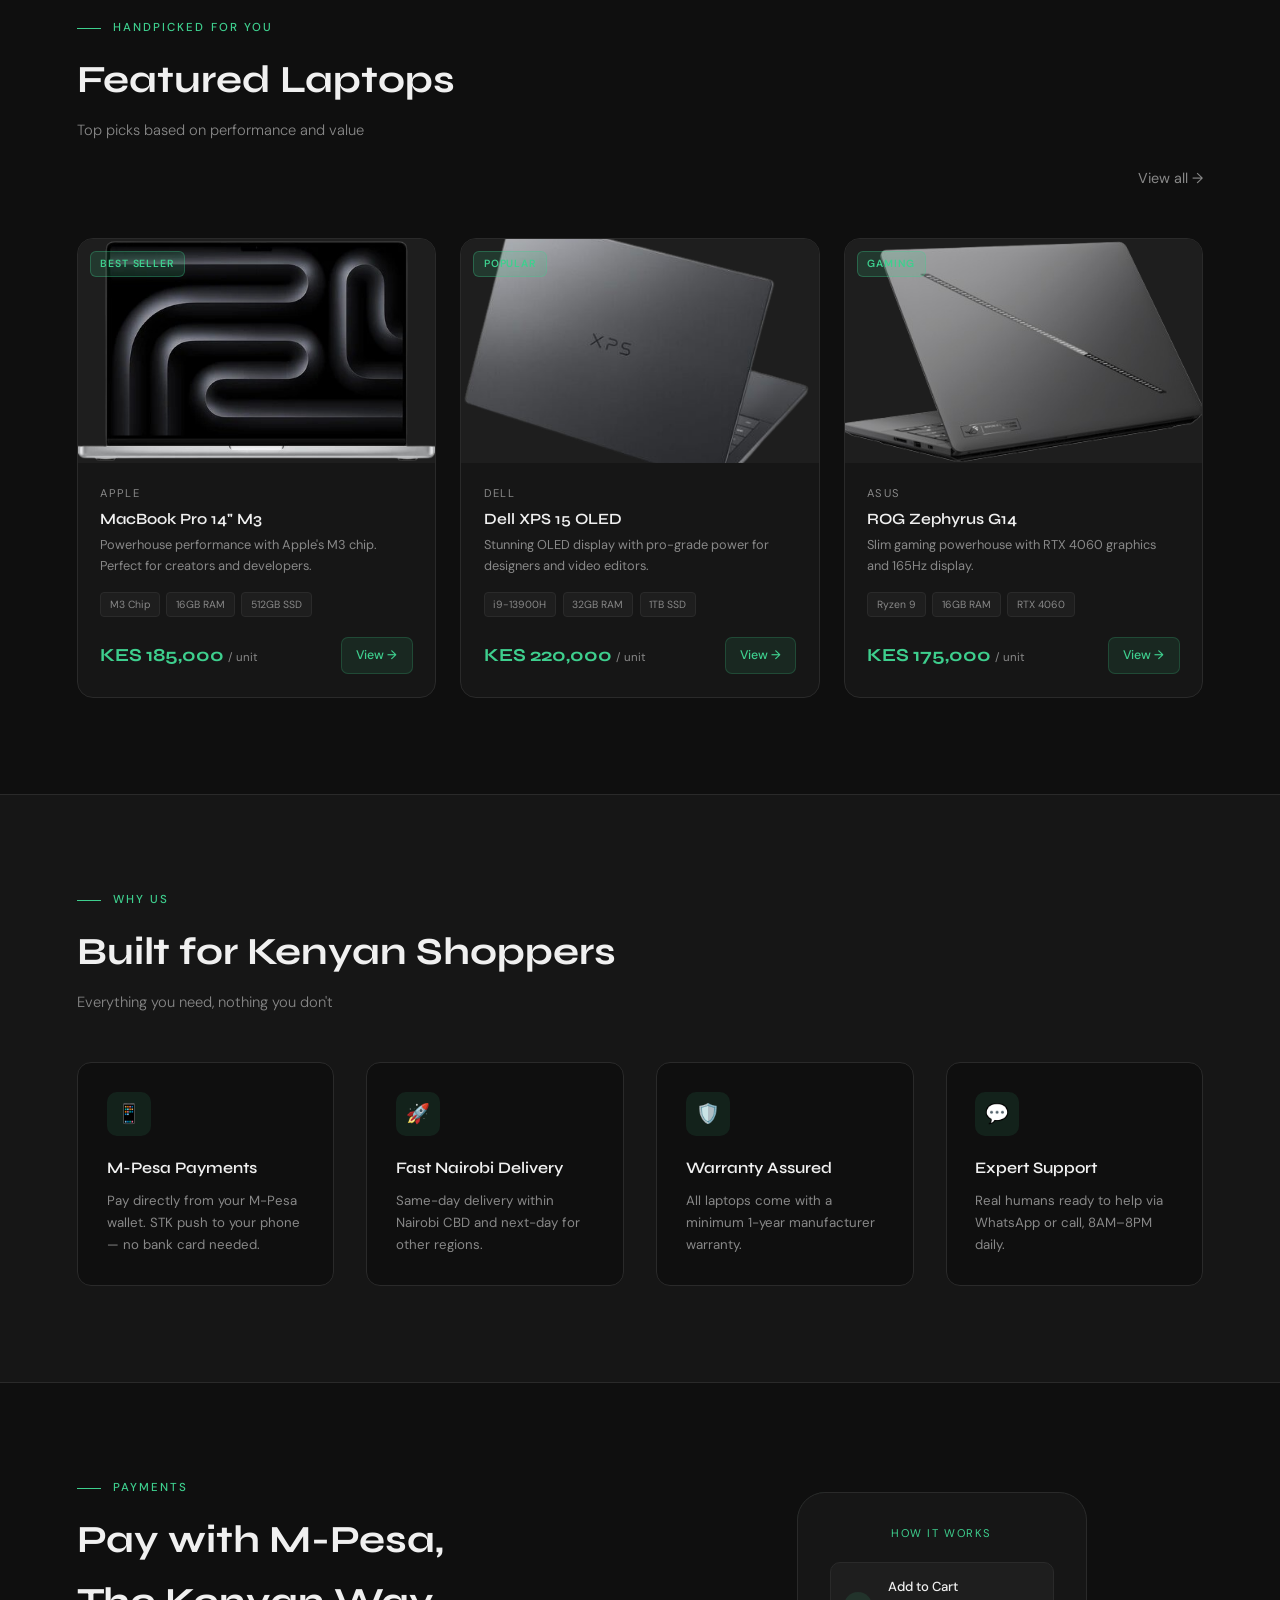
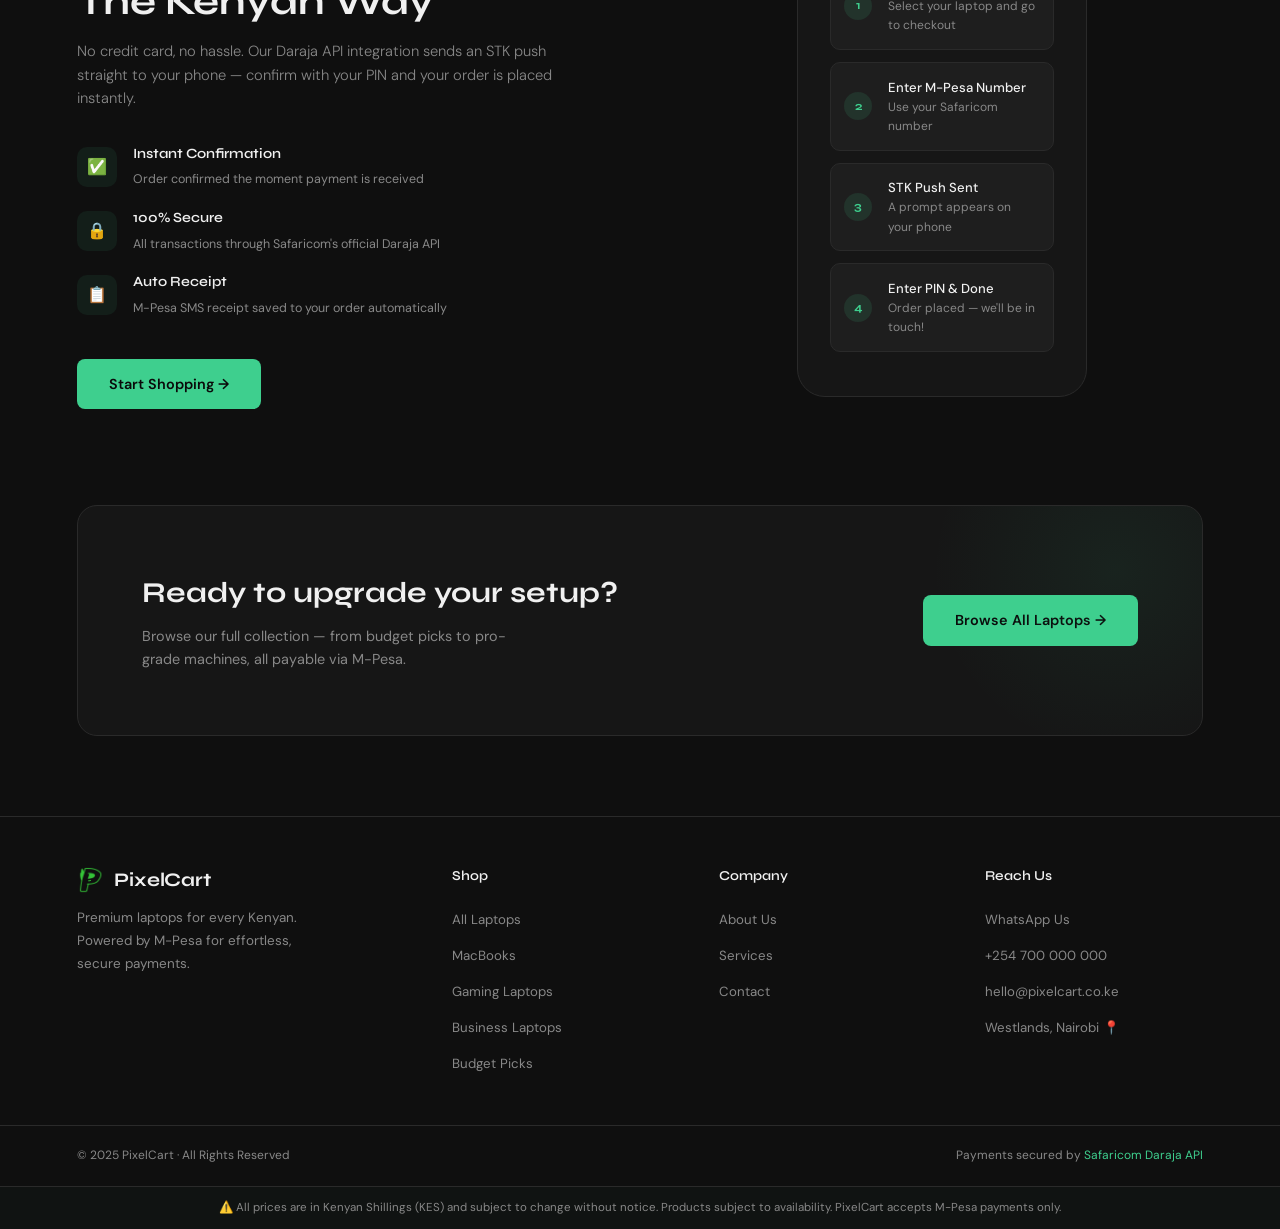
==== commit e0029945: "feat: updated chnages" ====
--- a/index.html
+++ b/index.html
@@ -5,28 +5,32 @@
     <meta charset="UTF-8" />
     <meta name="viewport" content="width=device-width, initial-scale=1.0" />
     <title>PixelCart — Premium Laptops</title>
+
+    <!-- Favicon -->
+    <link rel="icon" type="image/png" href="images/logo.png" />
+
+    <!-- Fonts -->
     <link rel="preconnect" href="https://fonts.googleapis.com">
     <link
         href="https://fonts.googleapis.com/css2?family=Syne:wght@400;600;700;800&family=DM+Sans:wght@300;400;500&display=swap"
         rel="stylesheet">
+
+    <!-- Global CSS -->
     <link rel="stylesheet" href="css/style.css" />
 
     <style>
-        /* ── INDEX PAGE STYLES ── */
-
-        /* HERO */
+        /* ── HERO ── */
         .hero {
             min-height: 100vh;
             display: grid;
             grid-template-columns: 1fr 1fr;
             align-items: center;
             gap: 4rem;
-            padding: 8rem var(--spacing-xl) 4rem;
+            padding: 8rem var(--spacing-xl) 5rem;
             position: relative;
             overflow: hidden;
         }
 
-        /* animated grid background */
         .hero::before {
             content: '';
             position: absolute;
@@ -39,7 +43,6 @@
             pointer-events: none;
         }
 
-        /* radial glow behind hero text */
         .hero::after {
             content: '';
             position: absolute;
@@ -47,17 +50,17 @@
             left: -10%;
             width: 600px;
             height: 600px;
-            background: radial-gradient(ellipse at center, rgba(62, 207, 142, 0.08) 0%, transparent 70%);
+            background: radial-gradient(ellipse, rgba(62, 207, 142, 0.08) 0%, transparent 70%);
             pointer-events: none;
         }
 
         @keyframes gridDrift {
-            0% {
-                transform: translateY(0);
-            }
-
-            100% {
-                transform: translateY(60px);
+            from {
+                background-position: 0 0;
+            }
+
+            to {
+                background-position: 0 60px;
             }
         }
 
@@ -86,7 +89,7 @@
             margin-bottom: 2rem;
         }
 
-        .hero-badge span {
+        .hero-badge .dot {
             width: 6px;
             height: 6px;
             background: var(--green);
@@ -103,8 +106,8 @@
             }
 
             50% {
-                opacity: 0.4;
-                transform: scale(0.7);
+                opacity: .4;
+                transform: scale(.7);
             }
         }
 
@@ -123,7 +126,6 @@
             position: relative;
         }
 
-        /* underline accent on the green word */
         .hero-title .accent::after {
             content: '';
             position: absolute;
@@ -170,26 +172,24 @@
             padding: 0.85rem 2rem;
             border-radius: 8px;
             text-decoration: none;
-            transition: transform 0.2s ease, box-shadow 0.2s ease;
-            box-shadow: 0 0 0 0 rgba(62, 207, 142, 0.4);
+            transition: transform 0.2s, box-shadow 0.2s;
         }
 
         .btn-primary:hover {
             transform: translateY(-2px);
-            box-shadow: 0 8px 30px rgba(62, 207, 142, 0.35);
+            box-shadow: 0 8px 30px rgba(62, 207, 142, .35);
         }
 
         .btn-ghost {
             display: inline-flex;
             align-items: center;
-            gap: 0.5rem;
-            color: var(--text-muted);
-            font-family: var(--font-body);
-            font-size: 0.9rem;
+            gap: .5rem;
+            color: var(--text-muted);
+            font-family: var(--font-body);
+            font-size: .9rem;
             font-weight: 400;
             text-decoration: none;
-            transition: color 0.2s ease;
-            padding: 0.85rem 0;
+            transition: color .2s;
         }
 
         .btn-ghost:hover {
@@ -197,44 +197,36 @@
         }
 
         .btn-ghost .arrow {
-            transition: transform 0.2s ease;
+            transition: transform .2s;
         }
 
         .btn-ghost:hover .arrow {
             transform: translateX(4px);
         }
 
-        /* hero stats bar */
         .hero-stats {
             display: flex;
-            align-items: center;
             gap: 2.5rem;
             margin-top: 3.5rem;
             padding-top: 2rem;
             border-top: 1px solid var(--border);
         }
 
-        .hero-stat-item {
-            display: flex;
-            flex-direction: column;
-            gap: 0.2rem;
-        }
-
-        .hero-stat-item strong {
+        .hero-stat strong {
+            display: block;
             font-family: var(--font-display);
             font-size: 1.5rem;
             font-weight: 700;
             color: var(--green);
         }
 
-        .hero-stat-item span {
-            font-family: var(--font-body);
-            font-size: 0.78rem;
-            color: var(--text-muted);
-            letter-spacing: 0.04em;
-        }
-
-        /* HERO IMAGE SIDE */
+        .hero-stat span {
+            font-family: var(--font-body);
+            font-size: .78rem;
+            color: var(--text-muted);
+        }
+
+        /* ── HERO IMAGE ── */
         .hero-visual {
             position: relative;
             z-index: 1;
@@ -250,58 +242,56 @@
             }
         }
 
-        .hero-image-wrap {
-            position: relative;
+        .hero-img-wrap {
             border-radius: 20px;
             overflow: hidden;
-            background: var(--surface);
             border: 1px solid var(--border);
             aspect-ratio: 4/3;
-            display: flex;
-            align-items: center;
-            justify-content: center;
-        }
-
-        .hero-image-wrap img {
+            position: relative;
+            background: var(--surface);
+        }
+
+        .hero-img-wrap img {
             width: 100%;
             height: 100%;
             object-fit: cover;
             display: block;
         }
 
-        /* placeholder if no image */
-        .hero-image-placeholder {
-            display: flex;
-            flex-direction: column;
-            align-items: center;
-            justify-content: center;
-            gap: 1rem;
-            color: var(--text-muted);
-            font-family: var(--font-body);
-            font-size: 0.85rem;
-        }
-
-        .hero-image-placeholder svg {
-            opacity: 0.2;
-        }
-
-        /* floating badge on image */
-        .hero-float-badge {
+        .hero-float-1 {
             position: absolute;
             bottom: 1.5rem;
             left: 1.5rem;
-            background: rgba(15, 15, 15, 0.85);
+            background: rgba(12, 12, 12, .88);
             backdrop-filter: blur(12px);
             border: 1px solid var(--border);
             border-radius: 12px;
-            padding: 0.75rem 1.2rem;
-            display: flex;
-            align-items: center;
-            gap: 0.75rem;
-            animation: floatBadge 4s ease-in-out infinite;
-        }
-
-        @keyframes floatBadge {
+            padding: .75rem 1.2rem;
+            display: flex;
+            align-items: center;
+            gap: .75rem;
+            animation: floatBob 4s ease-in-out infinite;
+        }
+
+        .hero-float-2 {
+            position: absolute;
+            top: 1.5rem;
+            right: 1.5rem;
+            background: rgba(12, 12, 12, .88);
+            backdrop-filter: blur(12px);
+            border: 1px solid rgba(62, 207, 142, .2);
+            border-radius: 10px;
+            padding: .55rem 1rem;
+            display: flex;
+            align-items: center;
+            gap: .5rem;
+            font-family: var(--font-body);
+            font-size: .78rem;
+            color: var(--green);
+            animation: floatBob 4s ease-in-out infinite 2s;
+        }
+
+        @keyframes floatBob {
 
             0%,
             100% {
@@ -313,10 +303,10 @@
             }
         }
 
-        .hero-float-badge .badge-icon {
+        .float-icon {
             width: 36px;
             height: 36px;
-            background: rgba(62, 207, 142, 0.12);
+            background: rgba(62, 207, 142, .12);
             border-radius: 8px;
             display: flex;
             align-items: center;
@@ -325,37 +315,17 @@
             font-size: 1.1rem;
         }
 
-        .badge-text strong {
+        .float-text strong {
             display: block;
             font-family: var(--font-display);
-            font-size: 0.85rem;
+            font-size: .85rem;
             color: var(--text-primary);
         }
 
-        .badge-text span {
-            font-family: var(--font-body);
-            font-size: 0.72rem;
-            color: var(--text-muted);
-        }
-
-        /* second float badge top right */
-        .hero-float-badge-2 {
-            position: absolute;
-            top: 1.5rem;
-            right: 1.5rem;
-            background: rgba(15, 15, 15, 0.85);
-            backdrop-filter: blur(12px);
-            border: 1px solid rgba(62, 207, 142, 0.2);
-            border-radius: 12px;
-            padding: 0.6rem 1rem;
-            display: flex;
-            align-items: center;
-            gap: 0.5rem;
-            font-family: var(--font-body);
-            font-size: 0.78rem;
-            color: var(--green);
-            font-weight: 500;
-            animation: floatBadge 4s ease-in-out infinite 2s;
+        .float-text span {
+            font-family: var(--font-body);
+            font-size: .72rem;
+            color: var(--text-muted);
         }
 
         .dot-green {
@@ -363,21 +333,21 @@
             height: 7px;
             background: var(--green);
             border-radius: 50%;
-            animation: pulse 2s ease-in-out infinite;
-        }
-
-        /* ── FEATURED SECTION ── */
+            animation: pulse 2s infinite;
+        }
+
+        /* ── SECTION LABELS ── */
         .section-label {
             display: flex;
             align-items: center;
-            gap: 0.75rem;
-            font-family: var(--font-body);
-            font-size: 0.72rem;
-            letter-spacing: 0.18em;
+            gap: .75rem;
+            font-family: var(--font-body);
+            font-size: .72rem;
+            letter-spacing: .18em;
             text-transform: uppercase;
             color: var(--green);
             font-weight: 500;
-            margin-bottom: 1rem;
+            margin-bottom: .75rem;
         }
 
         .section-label::before {
@@ -389,20 +359,56 @@
 
         .section-title {
             font-family: var(--font-display);
-            font-size: clamp(1.8rem, 3vw, 2.8rem);
+            font-size: clamp(1.8rem, 3vw, 2.6rem);
             font-weight: 700;
             color: var(--text-primary);
-            margin-bottom: 0.75rem;
+            margin-bottom: .5rem;
         }
 
         .section-sub {
             font-family: var(--font-body);
             color: var(--text-muted);
-            font-size: 0.95rem;
+            font-size: .92rem;
             font-weight: 300;
             margin-bottom: 3rem;
         }
 
+        /* ── IMAGE STRIP ── */
+        .image-strip {
+            padding: 0 var(--spacing-xl) 5rem;
+            display: grid;
+            grid-template-columns: 2fr 1fr 1fr;
+            gap: 1rem;
+        }
+
+        .strip-img {
+            border-radius: 14px;
+            overflow: hidden;
+            border: 1px solid var(--border);
+            background: var(--surface);
+        }
+
+        .strip-img img {
+            width: 100%;
+            height: 100%;
+            object-fit: cover;
+            display: block;
+            transition: transform .4s;
+        }
+
+        .strip-img:hover img {
+            transform: scale(1.03);
+        }
+
+        .strip-img.tall {
+            aspect-ratio: 4/3;
+        }
+
+        .strip-img.short {
+            aspect-ratio: 1;
+        }
+
+        /* ── FEATURED ── */
         .featured {
             padding: 6rem var(--spacing-xl);
         }
@@ -425,72 +431,61 @@
             border: 1px solid var(--border);
             border-radius: 16px;
             overflow: hidden;
-            transition: transform 0.3s ease, border-color 0.3s ease, box-shadow 0.3s ease;
+            transition: transform .3s, border-color .3s, box-shadow .3s;
             opacity: 0;
             transform: translateY(20px);
-            animation: fadeUp 0.6s ease forwards;
+            animation: fadeUp .6s ease forwards;
         }
 
         .product-card:nth-child(1) {
-            animation-delay: 0.1s;
+            animation-delay: .1s;
         }
 
         .product-card:nth-child(2) {
-            animation-delay: 0.2s;
+            animation-delay: .2s;
         }
 
         .product-card:nth-child(3) {
-            animation-delay: 0.3s;
+            animation-delay: .3s;
         }
 
         .product-card:hover {
             transform: translateY(-6px);
-            border-color: rgba(62, 207, 142, 0.35);
-            box-shadow: 0 20px 50px rgba(0, 0, 0, 0.4), 0 0 0 1px rgba(62, 207, 142, 0.1);
+            border-color: rgba(62, 207, 142, .35);
+            box-shadow: 0 20px 50px rgba(0, 0, 0, .4);
         }
 
         .card-image {
             aspect-ratio: 16/10;
-            background: var(--surface-raised);
             position: relative;
             overflow: hidden;
+            background: var(--surface-raised);
         }
 
         .card-image img {
             width: 100%;
             height: 100%;
             object-fit: cover;
-            transition: transform 0.4s ease;
+            transition: transform .4s;
         }
 
         .product-card:hover .card-image img {
             transform: scale(1.04);
         }
 
-        /* placeholder when no image */
-        .card-image-placeholder {
-            width: 100%;
-            height: 100%;
-            display: flex;
-            align-items: center;
-            justify-content: center;
-            color: rgba(255, 255, 255, 0.08);
-            font-size: 3rem;
-        }
-
         .card-badge {
             position: absolute;
-            top: 0.75rem;
-            left: 0.75rem;
-            background: rgba(62, 207, 142, 0.15);
-            border: 1px solid rgba(62, 207, 142, 0.3);
+            top: .75rem;
+            left: .75rem;
+            background: rgba(62, 207, 142, .15);
+            border: 1px solid rgba(62, 207, 142, .3);
             color: var(--green);
             font-family: var(--font-body);
-            font-size: 0.68rem;
+            font-size: .65rem;
             font-weight: 600;
             text-transform: uppercase;
-            letter-spacing: 0.08em;
-            padding: 0.25rem 0.65rem;
+            letter-spacing: .08em;
+            padding: .22rem .6rem;
             border-radius: 6px;
         }
 
@@ -500,25 +495,33 @@
 
         .card-brand {
             font-family: var(--font-body);
-            font-size: 0.72rem;
-            letter-spacing: 0.12em;
+            font-size: .7rem;
+            letter-spacing: .12em;
             text-transform: uppercase;
             color: var(--text-muted);
-            margin-bottom: 0.4rem;
+            margin-bottom: .35rem;
         }
 
         .card-name {
             font-family: var(--font-display);
-            font-size: 1rem;
+            font-size: .98rem;
             font-weight: 600;
             color: var(--text-primary);
-            margin-bottom: 0.6rem;
+            margin-bottom: .4rem;
             line-height: 1.3;
         }
 
+        .card-desc {
+            font-family: var(--font-body);
+            font-size: .8rem;
+            color: var(--text-muted);
+            line-height: 1.6;
+            margin-bottom: 1rem;
+        }
+
         .card-specs {
             display: flex;
-            gap: 0.5rem;
+            gap: .4rem;
             flex-wrap: wrap;
             margin-bottom: 1.2rem;
         }
@@ -528,8 +531,8 @@
             border: 1px solid var(--border);
             color: var(--text-muted);
             font-family: var(--font-body);
-            font-size: 0.68rem;
-            padding: 0.25rem 0.6rem;
+            font-size: .65rem;
+            padding: .2rem .55rem;
             border-radius: 4px;
         }
 
@@ -541,42 +544,42 @@
 
         .card-price {
             font-family: var(--font-display);
-            font-size: 1.2rem;
+            font-size: 1.15rem;
             font-weight: 700;
             color: var(--green);
         }
 
-        .card-price span {
-            font-size: 0.78rem;
-            color: var(--text-muted);
+        .card-price small {
+            font-size: .72rem;
+            color: var(--text-muted);
+            font-family: var(--font-body);
             font-weight: 400;
-            font-family: var(--font-body);
         }
 
         .btn-card {
             display: inline-flex;
             align-items: center;
-            gap: 0.4rem;
-            background: rgba(62, 207, 142, 0.1);
-            border: 1px solid rgba(62, 207, 142, 0.2);
+            gap: .4rem;
+            background: rgba(62, 207, 142, .1);
+            border: 1px solid rgba(62, 207, 142, .2);
             color: var(--green);
             font-family: var(--font-body);
-            font-size: 0.8rem;
+            font-size: .78rem;
             font-weight: 500;
-            padding: 0.55rem 1rem;
+            padding: .5rem .9rem;
             border-radius: 7px;
             text-decoration: none;
             cursor: pointer;
-            transition: background 0.2s ease, border-color 0.2s ease, transform 0.2s ease;
+            transition: background .2s, border-color .2s, transform .2s;
         }
 
         .btn-card:hover {
-            background: rgba(62, 207, 142, 0.18);
-            border-color: rgba(62, 207, 142, 0.5);
+            background: rgba(62, 207, 142, .18);
+            border-color: rgba(62, 207, 142, .5);
             transform: translateY(-1px);
         }
 
-        /* ── WHY PIXELCART ── */
+        /* ── WHY US ── */
         .why-section {
             padding: 6rem var(--spacing-xl);
             background: var(--surface);
@@ -598,7 +601,7 @@
             background: var(--bg);
             position: relative;
             overflow: hidden;
-            transition: border-color 0.3s ease, transform 0.3s ease;
+            transition: border-color .3s, transform .3s;
         }
 
         .why-card::before {
@@ -610,11 +613,11 @@
             height: 2px;
             background: linear-gradient(90deg, transparent, var(--green), transparent);
             opacity: 0;
-            transition: opacity 0.3s ease;
+            transition: opacity .3s;
         }
 
         .why-card:hover {
-            border-color: rgba(62, 207, 142, 0.25);
+            border-color: rgba(62, 207, 142, .25);
             transform: translateY(-4px);
         }
 
@@ -625,12 +628,11 @@
         .why-icon {
             width: 44px;
             height: 44px;
-            background: rgba(62, 207, 142, 0.1);
+            background: rgba(62, 207, 142, .1);
             border-radius: 10px;
             display: flex;
             align-items: center;
             justify-content: center;
-            color: var(--green);
             font-size: 1.2rem;
             margin-bottom: 1.2rem;
         }
@@ -640,17 +642,17 @@
             font-size: 1rem;
             font-weight: 600;
             color: var(--text-primary);
-            margin-bottom: 0.6rem;
+            margin-bottom: .6rem;
         }
 
         .why-card p {
             font-family: var(--font-body);
-            font-size: 0.85rem;
+            font-size: .83rem;
             color: var(--text-muted);
             line-height: 1.65;
         }
 
-        /* ── MPESA SECTION ── */
+        /* ── MPESA ── */
         .mpesa-section {
             padding: 6rem var(--spacing-xl);
             display: grid;
@@ -659,16 +661,12 @@
             align-items: center;
         }
 
-        .mpesa-visual {
-            position: relative;
-        }
-
         .mpesa-phone-mock {
             background: var(--surface);
             border: 1px solid var(--border);
             border-radius: 28px;
             padding: 2rem;
-            max-width: 280px;
+            max-width: 290px;
             margin: 0 auto;
             position: relative;
         }
@@ -678,92 +676,110 @@
             position: absolute;
             inset: -1px;
             border-radius: 29px;
-            background: linear-gradient(135deg, rgba(62, 207, 142, 0.2), transparent 50%);
+            background: linear-gradient(135deg, rgba(62, 207, 142, .18), transparent 55%);
             z-index: -1;
         }
 
+        .mock-label {
+            font-family: var(--font-body);
+            font-size: .7rem;
+            letter-spacing: .14em;
+            text-transform: uppercase;
+            color: var(--green);
+            text-align: center;
+            margin-bottom: 1.2rem;
+        }
+
         .mpesa-step {
             display: flex;
             align-items: center;
             gap: 1rem;
-            padding: 0.9rem;
+            padding: .85rem;
             border-radius: 10px;
-            margin-bottom: 0.75rem;
             background: var(--surface-raised);
             border: 1px solid var(--border);
+            margin-bottom: .75rem;
             opacity: 0;
             transform: translateX(-15px);
-        }
-
-        .mpesa-step.animate {
-            animation: fadeRight 0.5s ease forwards;
-        }
-
-        .mpesa-step:nth-child(1) {
-            animation-delay: 0.1s;
-        }
-
-        .mpesa-step:nth-child(2) {
-            animation-delay: 0.3s;
-        }
-
-        .mpesa-step:nth-child(3) {
-            animation-delay: 0.5s;
-        }
-
-        .mpesa-step:nth-child(4) {
-            animation-delay: 0.7s;
-        }
-
-        @keyframes fadeRight {
-            to {
-                opacity: 1;
-                transform: translateX(0);
-            }
-        }
-
-        .mpesa-step-num {
+            transition: opacity .5s ease, transform .5s ease;
+        }
+
+        .mpesa-step.visible {
+            opacity: 1;
+            transform: translateX(0);
+        }
+
+        .step-num {
             width: 28px;
             height: 28px;
-            background: rgba(62, 207, 142, 0.12);
+            flex-shrink: 0;
+            background: rgba(62, 207, 142, .12);
             color: var(--green);
             border-radius: 50%;
             display: flex;
             align-items: center;
             justify-content: center;
             font-family: var(--font-display);
-            font-size: 0.78rem;
+            font-size: .75rem;
             font-weight: 700;
-            flex-shrink: 0;
-        }
-
-        .mpesa-step p {
-            font-family: var(--font-body);
-            font-size: 0.8rem;
-            color: var(--text-muted);
-            margin: 0;
         }
 
         .mpesa-step strong {
             display: block;
             font-family: var(--font-body);
-            font-size: 0.82rem;
+            font-size: .82rem;
             color: var(--text-primary);
             font-weight: 500;
         }
 
-        /* glow ring */
-        .mpesa-glow {
-            position: absolute;
-            inset: -30px;
-            background: radial-gradient(ellipse at center, rgba(62, 207, 142, 0.06) 0%, transparent 65%);
-            pointer-events: none;
-            border-radius: 50%;
-        }
-
-        /* ── NEWSLETTER / CTA BAND ── */
+        .mpesa-step p {
+            font-family: var(--font-body);
+            font-size: .75rem;
+            color: var(--text-muted);
+            margin: 0;
+        }
+
+        .mpesa-trust {
+            display: flex;
+            flex-direction: column;
+            gap: 1rem;
+            margin-top: 2rem;
+        }
+
+        .trust-item {
+            display: flex;
+            align-items: center;
+            gap: 1rem;
+        }
+
+        .trust-icon {
+            width: 40px;
+            height: 40px;
+            flex-shrink: 0;
+            background: rgba(62, 207, 142, .08);
+            border-radius: 10px;
+            display: flex;
+            align-items: center;
+            justify-content: center;
+        }
+
+        .trust-item strong {
+            display: block;
+            font-family: var(--font-display);
+            font-size: .88rem;
+            color: var(--text-primary);
+            font-weight: 600;
+        }
+
+        .trust-item span {
+            font-family: var(--font-body);
+            font-size: .78rem;
+            color: var(--text-muted);
+        }
+
+        /* ── CTA ── */
         .cta-band {
-            margin: 0 var(--spacing-xl) 6rem;
+            margin: 0 var(--spacing-xl) 5rem;
             padding: 4rem;
             background: var(--surface);
             border: 1px solid var(--border);
@@ -783,8 +799,7 @@
             right: -10%;
             width: 400px;
             height: 400px;
-            background: radial-gradient(ellipse, rgba(62, 207, 142, 0.07) 0%, transparent 65%);
-            pointer-events: none;
+            background: radial-gradient(ellipse, rgba(62, 207, 142, .07) 0%, transparent 65%);
         }
 
         .cta-band h2 {
@@ -792,26 +807,20 @@
             font-size: 1.8rem;
             font-weight: 700;
             color: var(--text-primary);
-            margin-bottom: 0.5rem;
+            margin-bottom: .5rem;
         }
 
         .cta-band p {
             font-family: var(--font-body);
             color: var(--text-muted);
-            font-size: 0.92rem;
+            font-size: .9rem;
             max-width: 380px;
-        }
-
-        .cta-band-actions {
-            display: flex;
-            gap: 1rem;
-            flex-shrink: 0;
         }
 
         /* ── FOOTER ── */
         footer {
             border-top: 1px solid var(--border);
-            padding: 3rem var(--spacing-xl);
+            padding: 3rem var(--spacing-xl) 0;
             display: grid;
             grid-template-columns: 1.5fr 1fr 1fr 1fr;
             gap: 3rem;
@@ -819,20 +828,19 @@
 
         .footer-brand p {
             font-family: var(--font-body);
-            font-size: 0.85rem;
+            font-size: .84rem;
             color: var(--text-muted);
             line-height: 1.7;
-            margin-top: 0.75rem;
+            margin-top: .75rem;
             max-width: 240px;
         }
 
         .footer-col h4 {
             font-family: var(--font-display);
-            font-size: 0.85rem;
+            font-size: .85rem;
             font-weight: 600;
             color: var(--text-primary);
             margin-bottom: 1.2rem;
-            letter-spacing: 0.04em;
         }
 
         .footer-col ul {
@@ -840,15 +848,15 @@
         }
 
         .footer-col ul li {
-            margin-bottom: 0.65rem;
+            margin-bottom: .65rem;
         }
 
         .footer-col ul li a {
             font-family: var(--font-body);
-            font-size: 0.85rem;
+            font-size: .83rem;
             color: var(--text-muted);
             text-decoration: none;
-            transition: color 0.2s ease;
+            transition: color .2s;
         }
 
         .footer-col ul li a:hover {
@@ -856,22 +864,35 @@
         }
 
         .footer-bottom {
-            padding: 1.5rem var(--spacing-xl);
+            margin-top: 2.5rem;
+            padding: 1.25rem var(--spacing-xl);
             border-top: 1px solid var(--border);
             display: flex;
             justify-content: space-between;
             align-items: center;
+            flex-wrap: wrap;
+            gap: .75rem;
         }
 
         .footer-bottom p {
             font-family: var(--font-body);
-            font-size: 0.78rem;
+            font-size: .75rem;
             color: var(--text-muted);
         }
 
         .footer-bottom a {
             color: var(--green);
             text-decoration: none;
+        }
+
+        .footer-warning {
+            font-family: var(--font-body);
+            font-size: .72rem;
+            color: var(--text-muted);
+            text-align: center;
+            padding: .75rem var(--spacing-xl);
+            border-top: 1px solid var(--border);
+            background: rgba(62, 207, 142, .02);
         }
 
         /* ── ANIMATIONS ── */
@@ -883,7 +904,13 @@
         }
 
         /* ── RESPONSIVE ── */
-        @media (max-width: 1024px) {
+        @media(max-width:1100px) {
+            .why-grid {
+                grid-template-columns: repeat(2, 1fr);
+            }
+        }
+
+        @media(max-width:960px) {
             .hero {
                 grid-template-columns: 1fr;
                 padding-top: 7rem;
@@ -897,16 +924,21 @@
                 grid-template-columns: repeat(2, 1fr);
             }
 
-            .why-grid {
-                grid-template-columns: repeat(2, 1fr);
-            }
-
             .mpesa-section {
                 grid-template-columns: 1fr;
             }
 
-            .mpesa-visual {
+            .mpesa-phone-mock {
                 display: none;
+            }
+
+            .image-strip {
+                grid-template-columns: 1fr 1fr;
+            }
+
+            .image-strip .strip-img.tall {
+                grid-column: 1/-1;
+                aspect-ratio: 16/7;
             }
 
             footer {
@@ -914,7 +946,7 @@
             }
         }
 
-        @media (max-width: 640px) {
+        @media(max-width:640px) {
             .products-grid {
                 grid-template-columns: 1fr;
             }
@@ -931,14 +963,20 @@
 
             .cta-band {
                 flex-direction: column;
+                padding: 2.5rem;
+            }
+
+            .hero-stats {
+                gap: 1.5rem;
+            }
+
+            .image-strip {
+                grid-template-columns: 1fr;
             }
 
             footer {
                 grid-template-columns: 1fr;
-            }
-
-            .hero-stats {
-                gap: 1.5rem;
+                gap: 2rem;
             }
         }
     </style>
@@ -946,22 +984,23 @@
 
 <body>
 
-    <!-- ══ NAV ══ -->
+    <!-- ══ NAVBAR ══ -->
     <nav class="navbar">
         <a href="index.html" class="nav-logo">
-            <div class="logo-icon">P</div>
+            <img src="images/logo.png" alt="PixelCart Logo"
+                style="width:30px;height:30px;object-fit:contain;border-radius:7px;">
             PixelCart
         </a>
-
         <ul class="nav-links">
             <li><a href="index.html" class="active">Home</a></li>
             <li><a href="products.html">Products</a></li>
+            <li><a href="services.html">Services</a></li>
             <li><a href="cart.html">Cart</a></li>
             <li><a href="about.html">About</a></li>
+            <li><a href="contact.html">Contact</a></li>
         </ul>
-
         <div class="nav-actions">
-            <a href="cart.html" class="nav-cart">
+            <a href="cart.html" class="nav-cart" title="View Cart">
                 <svg width="18" height="18" viewBox="0 0 24 24" fill="none" stroke="currentColor" stroke-width="2">
                     <path d="M6 2L3 6v14a2 2 0 002 2h14a2 2 0 002-2V6l-3-4z" />
                     <line x1="3" y1="6" x2="21" y2="6" />
@@ -969,31 +1008,22 @@
                 </svg>
                 <span class="cart-count" id="cartCount">0</span>
             </a>
-            <a href="products.html" class="btn-primary" style="font-size:0.82rem;padding:0.6rem 1.2rem;">
-                Shop Now
-            </a>
+            <a href="products.html" class="btn-primary" style="font-size:.82rem;padding:.6rem 1.2rem;">Shop Now</a>
         </div>
     </nav>
 
     <!-- ══ HERO ══ -->
     <section class="hero">
         <div class="hero-content">
-            <div class="hero-badge">
-                <span></span>
-                New arrivals this week
-            </div>
-
+            <div class="hero-badge"><span class="dot"></span>New arrivals this week</div>
             <h1 class="hero-title">
-                Power Your<br>
-                World with<br>
+                Power Your<br>World with<br>
                 <span class="accent">Premium Laptops</span>
             </h1>
-
             <p class="hero-sub">
-                Discover high-performance laptops curated for creators, professionals, and students.
-                Pay seamlessly with M-Pesa — no card needed.
+                Discover high-performance laptops curated for creators, professionals,
+                and students. Pay seamlessly with M-Pesa — no bank card needed.
             </p>
-
             <div class="hero-actions">
                 <a href="products.html" class="btn-primary">
                     Explore Collection
@@ -1002,55 +1032,38 @@
                         <path d="M5 12h14M12 5l7 7-7 7" />
                     </svg>
                 </a>
-                <a href="about.html" class="btn-ghost">
-                    About Us <span class="arrow">→</span>
-                </a>
-            </div>
-
+                <a href="about.html" class="btn-ghost">About Us <span class="arrow">→</span></a>
+            </div>
             <div class="hero-stats">
-                <div class="hero-stat-item">
-                    <strong>120+</strong>
-                    <span>Laptop Models</span>
-                </div>
-                <div class="hero-stat-item">
-                    <strong>2,400+</strong>
-                    <span>Happy Customers</span>
-                </div>
-                <div class="hero-stat-item">
-                    <strong>4.9★</strong>
-                    <span>Avg. Rating</span>
-                </div>
+                <div class="hero-stat"><strong>120+</strong><span>Laptop Models</span></div>
+                <div class="hero-stat"><strong>2,400+</strong><span>Happy Customers</span></div>
+                <div class="hero-stat"><strong>4.9★</strong><span>Avg. Rating</span></div>
             </div>
         </div>
 
-        <!-- Hero visual — add your hero laptop image -->
         <div class="hero-visual">
-            <div class="hero-image-wrap">
-                <!-- Replace src with your image: <img src="images/hero-laptop.png" alt="Featured Laptop"> -->
-                <div class="hero-image-placeholder">
-                    <svg width="80" height="80" viewBox="0 0 24 24" fill="none" stroke="currentColor" stroke-width="1">
-                        <rect x="2" y="3" width="20" height="14" rx="2" />
-                        <path d="M0 21h24" />
-                    </svg>
-                    <span>Add hero-laptop.png</span>
-                </div>
-
-                <!-- floating badges -->
-                <div class="hero-float-badge">
-                    <div class="badge-icon">✓</div>
-                    <div class="badge-text">
+            <div class="hero-img-wrap">
+                <img src="images/hero.jpg" alt="Premium Laptop Collection" />
+                <div class="hero-float-1">
+                    <div class="float-icon">✓</div>
+                    <div class="float-text">
                         <strong>M-Pesa Accepted</strong>
                         <span>Instant payment confirmation</span>
                     </div>
                 </div>
-
-                <div class="hero-float-badge-2">
-                    <div class="dot-green"></div>
-                    Free delivery in Nairobi
+                <div class="hero-float-2">
+                    <div class="dot-green"></div>Free delivery in Nairobi
                 </div>
             </div>
         </div>
     </section>
+
+    <!-- ══ IMAGE STRIP — satisfies 3-5 images requirement ══ -->
+    <div class="image-strip">
+        <div class="strip-img tall"><img src="images/strip-1.jpg" alt="Laptop workspace setup" /></div>
+        <div class="strip-img short"><img src="images/strip-2.jpg" alt="MacBook close up" /></div>
+        <div class="strip-img short"><img src="images/strip-3.jpg" alt="Gaming laptop setup" /></div>
+    </div>
 
     <!-- ══ FEATURED PRODUCTS ══ -->
     <section class="featured">
@@ -1060,99 +1073,68 @@
                 <h2 class="section-title">Featured Laptops</h2>
                 <p class="section-sub">Top picks based on performance and value</p>
             </div>
-            <a href="products.html" class="btn-ghost">
-                View all products <span class="arrow">→</span>
-            </a>
+            <a href="products.html" class="btn-ghost">View all →</a>
         </div>
 
         <div class="products-grid">
-
-            <!-- CARD 1 — replace with dynamic PHP/JS later -->
             <div class="product-card">
                 <div class="card-image">
-                    <!-- <img src="images/laptop-1.jpg" alt="MacBook Pro"> -->
-                    <div class="card-image-placeholder">💻</div>
+                    <img src="images/laptop-1.jpg" alt="MacBook Pro 14 M3" />
                     <span class="card-badge">Best Seller</span>
                 </div>
                 <div class="card-body">
                     <div class="card-brand">Apple</div>
                     <div class="card-name">MacBook Pro 14" M3</div>
+                    <div class="card-desc">Powerhouse performance with Apple's M3 chip. Perfect for creators and
+                        developers.</div>
                     <div class="card-specs">
-                        <span class="spec-tag">M3 Chip</span>
-                        <span class="spec-tag">16GB RAM</span>
-                        <span class="spec-tag">512GB SSD</span>
+                        <span class="spec-tag">M3 Chip</span><span class="spec-tag">16GB RAM</span><span
+                            class="spec-tag">512GB SSD</span>
                     </div>
                     <div class="card-footer">
-                        <div class="card-price">
-                            KES 185,000 <span>/ unit</span>
-                        </div>
-                        <a href="product-detail.html" class="btn-card">
-                            View
-                            <svg width="12" height="12" viewBox="0 0 24 24" fill="none" stroke="currentColor"
-                                stroke-width="2.5">
-                                <path d="M5 12h14M12 5l7 7-7 7" />
-                            </svg>
-                        </a>
+                        <div class="card-price">KES 185,000 <small>/ unit</small></div>
+                        <a href="product-detail.html" class="btn-card">View →</a>
                     </div>
                 </div>
             </div>
 
-            <!-- CARD 2 -->
             <div class="product-card">
                 <div class="card-image">
-                    <!-- <img src="images/laptop-2.jpg" alt="Dell XPS"> -->
-                    <div class="card-image-placeholder">💻</div>
+                    <img src="images/laptop-3.jpg" alt="Dell XPS 15" />
                     <span class="card-badge">Popular</span>
                 </div>
                 <div class="card-body">
                     <div class="card-brand">Dell</div>
-                    <div class="card-name">XPS 15 OLED Touch</div>
+                    <div class="card-name">Dell XPS 15 OLED</div>
+                    <div class="card-desc">Stunning OLED display with pro-grade power for designers and video editors.
+                    </div>
                     <div class="card-specs">
-                        <span class="spec-tag">i9-13900H</span>
-                        <span class="spec-tag">32GB RAM</span>
-                        <span class="spec-tag">1TB SSD</span>
+                        <span class="spec-tag">i9-13900H</span><span class="spec-tag">32GB RAM</span><span
+                            class="spec-tag">1TB SSD</span>
                     </div>
                     <div class="card-footer">
-                        <div class="card-price">
-                            KES 220,000 <span>/ unit</span>
-                        </div>
-                        <a href="product-detail.html" class="btn-card">
-                            View
-                            <svg width="12" height="12" viewBox="0 0 24 24" fill="none" stroke="currentColor"
-                                stroke-width="2.5">
-                                <path d="M5 12h14M12 5l7 7-7 7" />
-                            </svg>
-                        </a>
+                        <div class="card-price">KES 220,000 <small>/ unit</small></div>
+                        <a href="product-detail.html" class="btn-card">View →</a>
                     </div>
                 </div>
             </div>
 
-            <!-- CARD 3 -->
             <div class="product-card">
                 <div class="card-image">
-                    <!-- <img src="images/laptop-3.jpg" alt="Lenovo ThinkPad"> -->
-                    <div class="card-image-placeholder">💻</div>
-                    <span class="card-badge">Value Pick</span>
+                    <img src="images/laptop-9.jpg" alt="Asus ROG Zephyrus G14" />
+                    <span class="card-badge">Gaming</span>
                 </div>
                 <div class="card-body">
-                    <div class="card-brand">Lenovo</div>
-                    <div class="card-name">ThinkPad X1 Carbon</div>
+                    <div class="card-brand">Asus</div>
+                    <div class="card-name">ROG Zephyrus G14</div>
+                    <div class="card-desc">Slim gaming powerhouse with RTX 4060 graphics and 165Hz display.</div>
                     <div class="card-specs">
-                        <span class="spec-tag">i7-1365U</span>
-                        <span class="spec-tag">16GB RAM</span>
-                        <span class="spec-tag">512GB SSD</span>
+                        <span class="spec-tag">Ryzen 9</span><span class="spec-tag">16GB RAM</span><span
+                            class="spec-tag">RTX 4060</span>
                     </div>
                     <div class="card-footer">
-                        <div class="card-price">
-                            KES 140,000 <span>/ unit</span>
-                        </div>
-                        <a href="product-detail.html" class="btn-card">
-                            View
-                            <svg width="12" height="12" viewBox="0 0 24 24" fill="none" stroke="currentColor"
-                                stroke-width="2.5">
-                                <path d="M5 12h14M12 5l7 7-7 7" />
-                            </svg>
-                        </a>
+                        <div class="card-price">KES 175,000 <small>/ unit</small></div>
+                        <a href="product-detail.html" class="btn-card">View →</a>
                     </div>
                 </div>
             </div>
@@ -1164,7 +1146,6 @@
         <div class="section-label">Why us</div>
         <h2 class="section-title">Built for Kenyan Shoppers</h2>
         <p class="section-sub">Everything you need, nothing you don't</p>
-
         <div class="why-grid">
             <div class="why-card">
                 <div class="why-icon">📱</div>
@@ -1179,7 +1160,7 @@
             <div class="why-card">
                 <div class="why-icon">🛡️</div>
                 <h3>Warranty Assured</h3>
-                <p>All laptops come with a minimum 1-year manufacturer warranty. We've got you covered.</p>
+                <p>All laptops come with a minimum 1-year manufacturer warranty.</p>
             </div>
             <div class="why-card">
                 <div class="why-icon">💬</div>
@@ -1189,192 +1170,164 @@
         </div>
     </section>
 
-    <!-- ══ MPESA PAYMENT SECTION ══ -->
+    <!-- ══ MPESA SECTION ══ -->
     <section class="mpesa-section">
         <div>
             <div class="section-label">Payments</div>
             <h2 class="section-title">Pay with M-Pesa,<br>The Kenyan Way</h2>
             <p class="section-sub" style="margin-bottom:2rem;">
-                No credit card, no hassle. Our Daraja API integration means you get an STK push straight
-                to your phone — confirm with your PIN and your order is placed instantly.
+                No credit card, no hassle. Our Daraja API integration sends an STK push
+                straight to your phone — confirm with your PIN and your order is placed instantly.
             </p>
-
-            <div style="display:flex;flex-direction:column;gap:1rem;">
-                <div style="display:flex;align-items:center;gap:1rem;">
-                    <div class="why-icon" style="flex-shrink:0;">✅</div>
-                    <div>
-                        <div
-                            style="font-family:var(--font-display);font-size:0.9rem;color:var(--text-primary);font-weight:600;">
-                            Instant Confirmation</div>
-                        <div style="font-family:var(--font-body);font-size:0.82rem;color:var(--text-muted);">Order
-                            confirmed the moment payment is received</div>
+            <div class="mpesa-trust">
+                <div class="trust-item">
+                    <div class="trust-icon">✅</div>
+                    <div><strong>Instant Confirmation</strong><span>Order confirmed the moment payment is
+                            received</span></div>
+                </div>
+                <div class="trust-item">
+                    <div class="trust-icon">🔒</div>
+                    <div><strong>100% Secure</strong><span>All transactions through Safaricom's official Daraja
+                            API</span></div>
+                </div>
+                <div class="trust-item">
+                    <div class="trust-icon">📋</div>
+                    <div><strong>Auto Receipt</strong><span>M-Pesa SMS receipt saved to your order automatically</span>
                     </div>
                 </div>
-                <div style="display:flex;align-items:center;gap:1rem;">
-                    <div class="why-icon" style="flex-shrink:0;">🔒</div>
-                    <div>
-                        <div
-                            style="font-family:var(--font-display);font-size:0.9rem;color:var(--text-primary);font-weight:600;">
-                            100% Secure</div>
-                        <div style="font-family:var(--font-body);font-size:0.82rem;color:var(--text-muted);">All
-                            transactions go through Safaricom's official Daraja API</div>
-                    </div>
-                </div>
-                <div style="display:flex;align-items:center;gap:1rem;">
-                    <div class="why-icon" style="flex-shrink:0;">📋</div>
-                    <div>
-                        <div
-                            style="font-family:var(--font-display);font-size:0.9rem;color:var(--text-primary);font-weight:600;">
-                            Auto Receipt</div>
-                        <div style="font-family:var(--font-body);font-size:0.82rem;color:var(--text-muted);">M-Pesa SMS
-                            receipt saved automatically to your order</div>
-                    </div>
-                </div>
-            </div>
-
-            <a href="products.html" class="btn-primary" style="margin-top:2.5rem;display:inline-flex;">
-                Start Shopping →
-            </a>
+            </div>
+            <a href="products.html" class="btn-primary" style="margin-top:2.5rem;display:inline-flex;">Start Shopping
+                →</a>
         </div>
 
-        <!-- Phone mock -->
-        <div class="mpesa-visual">
-            <div class="mpesa-glow"></div>
-            <div class="mpesa-phone-mock">
-                <div
-                    style="font-family:var(--font-body);font-size:0.72rem;letter-spacing:0.14em;text-transform:uppercase;color:var(--green);margin-bottom:1.2rem;text-align:center;">
-                    How It Works
-                </div>
-                <div class="mpesa-step animate">
-                    <div class="mpesa-step-num">1</div>
-                    <div>
-                        <strong>Add to Cart</strong>
-                        <p>Select your laptop and go to checkout</p>
-                    </div>
-                </div>
-                <div class="mpesa-step animate">
-                    <div class="mpesa-step-num">2</div>
-                    <div>
-                        <strong>Enter M-Pesa Number</strong>
-                        <p>Use your Safaricom number</p>
-                    </div>
-                </div>
-                <div class="mpesa-step animate">
-                    <div class="mpesa-step-num">3</div>
-                    <div>
-                        <strong>STK Push Sent</strong>
-                        <p>A prompt appears on your phone</p>
-                    </div>
-                </div>
-                <div class="mpesa-step animate">
-                    <div class="mpesa-step-num">4</div>
-                    <div>
-                        <strong>Enter PIN & Done</strong>
-                        <p>Order placed — we'll be in touch!</p>
-                    </div>
+        <div class="mpesa-phone-mock">
+            <div class="mock-label">How It Works</div>
+            <div class="mpesa-step">
+                <div class="step-num">1</div>
+                <div><strong>Add to Cart</strong>
+                    <p>Select your laptop and go to checkout</p>
+                </div>
+            </div>
+            <div class="mpesa-step">
+                <div class="step-num">2</div>
+                <div><strong>Enter M-Pesa Number</strong>
+                    <p>Use your Safaricom number</p>
+                </div>
+            </div>
+            <div class="mpesa-step">
+                <div class="step-num">3</div>
+                <div><strong>STK Push Sent</strong>
+                    <p>A prompt appears on your phone</p>
+                </div>
+            </div>
+            <div class="mpesa-step">
+                <div class="step-num">4</div>
+                <div><strong>Enter PIN & Done</strong>
+                    <p>Order placed — we'll be in touch!</p>
                 </div>
             </div>
         </div>
     </section>
 
-    <!-- ══ CTA BAND ══ -->
+    <!-- ══ CTA ══ -->
     <div class="cta-band">
         <div>
             <h2>Ready to upgrade your setup?</h2>
-            <p>Browse our full collection of laptops — from budget picks to pro-grade machines.</p>
+            <p>Browse our full collection — from budget picks to pro-grade machines, all payable via M-Pesa.</p>
         </div>
-        <div class="cta-band-actions">
-            <a href="products.html" class="btn-primary">Browse Laptops →</a>
-        </div>
+        <a href="products.html" class="btn-primary">Browse All Laptops →</a>
     </div>
 
     <!-- ══ FOOTER ══ -->
     <footer>
         <div class="footer-brand">
-            <a href="index.html" class="nav-logo" style="font-size:1.1rem;">
-                <div class="logo-icon">P</div>
+            <a href="index.html" class="nav-logo">
+                <img src="images/logo.png" alt="PixelCart"
+                    style="width:28px;height:28px;object-fit:contain;border-radius:6px;">
                 PixelCart
             </a>
-            <p>Premium laptops for every Kenyan. Powered by M-Pesa for effortless payments.</p>
+            <p>Premium laptops for every Kenyan. Powered by M-Pesa for effortless, secure payments.</p>
         </div>
-
         <div class="footer-col">
             <h4>Shop</h4>
             <ul>
                 <li><a href="products.html">All Laptops</a></li>
                 <li><a href="products.html">MacBooks</a></li>
-                <li><a href="products.html">Gaming</a></li>
-                <li><a href="products.html">Business</a></li>
+                <li><a href="products.html">Gaming Laptops</a></li>
+                <li><a href="products.html">Business Laptops</a></li>
+                <li><a href="products.html">Budget Picks</a></li>
             </ul>
         </div>
-
         <div class="footer-col">
             <h4>Company</h4>
             <ul>
                 <li><a href="about.html">About Us</a></li>
-                <li><a href="about.html#contact">Contact</a></li>
-                <li><a href="#">Privacy Policy</a></li>
-                <li><a href="#">Returns</a></li>
+                <li><a href="services.html">Services</a></li>
+                <li><a href="contact.html">Contact</a></li>
             </ul>
         </div>
-
         <div class="footer-col">
-            <h4>Contact</h4>
+            <h4>Reach Us</h4>
             <ul>
+                <li><a href="https://wa.me/254700000000" target="_blank">WhatsApp Us</a></li>
                 <li><a href="tel:+254700000000">+254 700 000 000</a></li>
                 <li><a href="mailto:hello@pixelcart.co.ke">hello@pixelcart.co.ke</a></li>
-                <li><a href="#">WhatsApp Us</a></li>
-                <li><a href="#">Nairobi, Kenya</a></li>
+                <li><a href="https://maps.google.com/?q=Westlands+Nairobi" target="_blank">Westlands, Nairobi 📍</a>
+                </li>
             </ul>
         </div>
     </footer>
 
     <div class="footer-bottom">
-        <p>© 2025 PixelCart. All rights reserved.</p>
-        <p>Payments secured by <a href="#">Safaricom Daraja API</a></p>
+        <p>© 2025 PixelCart · All Rights Reserved</p>
+        <p>Payments secured by <a href="https://developer.safaricom.co.ke" target="_blank">Safaricom Daraja API</a></p>
+    </div>
+
+    <div class="footer-warning">
+        ⚠️ All prices are in Kenyan Shillings (KES) and subject to change without notice. Products subject to
+        availability. PixelCart accepts M-Pesa payments only.
     </div>
 
     <script src="js/main.js"></script>
     <script>
-        // INDEX PAGE SCRIPT
-
-        // Update cart count from localStorage
-        function updateCartCount() {
-            const cart = JSON.parse(localStorage.getItem('pixelcart_cart') || '[]');
-            const total = cart.reduce((sum, item) => sum + (item.qty || 1), 0);
-            document.getElementById('cartCount').textContent = total;
-        }
-        updateCartCount();
-
-        // Intersection Observer for scroll animations
-        const observer = new IntersectionObserver((entries) => {
+        Cart.updateBadge();
+
+        // Navbar scroll effect
+        window.addEventListener('scroll', () => {
+            document.querySelector('.navbar').style.borderBottomColor =
+                window.scrollY > 20 ? 'rgba(62,207,142,0.15)' : 'var(--border)';
+        });
+
+        // Animate M-Pesa steps on scroll
+        const stepObserver = new IntersectionObserver((entries) => {
             entries.forEach(entry => {
                 if (entry.isIntersecting) {
-                    entry.target.querySelectorAll('.mpesa-step').forEach(el => {
-                        el.classList.add('animate');
+                    entry.target.querySelectorAll('.mpesa-step').forEach((s, i) => {
+                        setTimeout(() => s.classList.add('visible'), i * 180);
                     });
-                    entry.target.querySelectorAll('.why-card').forEach((el, i) => {
-                        el.style.opacity = '0';
-                        el.style.transform = 'translateY(20px)';
-                        el.style.transition = `opacity 0.5s ease ${i * 0.1}s, transform 0.5s ease ${i * 0.1}s`;
-                        requestAnimationFrame(() => {
-                            el.style.opacity = '1';
-                            el.style.transform = 'translateY(0)';
-                        });
+                    stepObserver.unobserve(entry.target);
+                }
+            });
+        }, { threshold: 0.3 });
+
+        const mpesaSec = document.querySelector('.mpesa-section');
+        if (mpesaSec) stepObserver.observe(mpesaSec);
+
+        // Animate why cards on scroll
+        const cardObserver = new IntersectionObserver((entries) => {
+            entries.forEach(entry => {
+                if (entry.isIntersecting) {
+                    entry.target.querySelectorAll('.why-card').forEach((c, i) => {
+                        c.style.cssText = `opacity:0;transform:translateY(20px);transition:opacity .5s ease ${i * .1}s,transform .5s ease ${i * .1}s`;
+                        setTimeout(() => { c.style.opacity = '1'; c.style.transform = 'translateY(0)'; }, 50);
                     });
+                    cardObserver.unobserve(entry.target);
                 }
             });
         }, { threshold: 0.2 });
 
-        document.querySelectorAll('.why-section, .mpesa-section').forEach(el => observer.observe(el));
-
-        // Navbar scroll shadow
-        window.addEventListener('scroll', () => {
-            const nav = document.querySelector('.navbar');
-            nav.style.borderBottomColor = window.scrollY > 20
-                ? 'rgba(62,207,142,0.12)'
-                : 'var(--border)';
-        });
+        const whySec = document.querySelector('.why-section');
+        if (whySec) cardObserver.observe(whySec);
     </script>
 </body>
 
